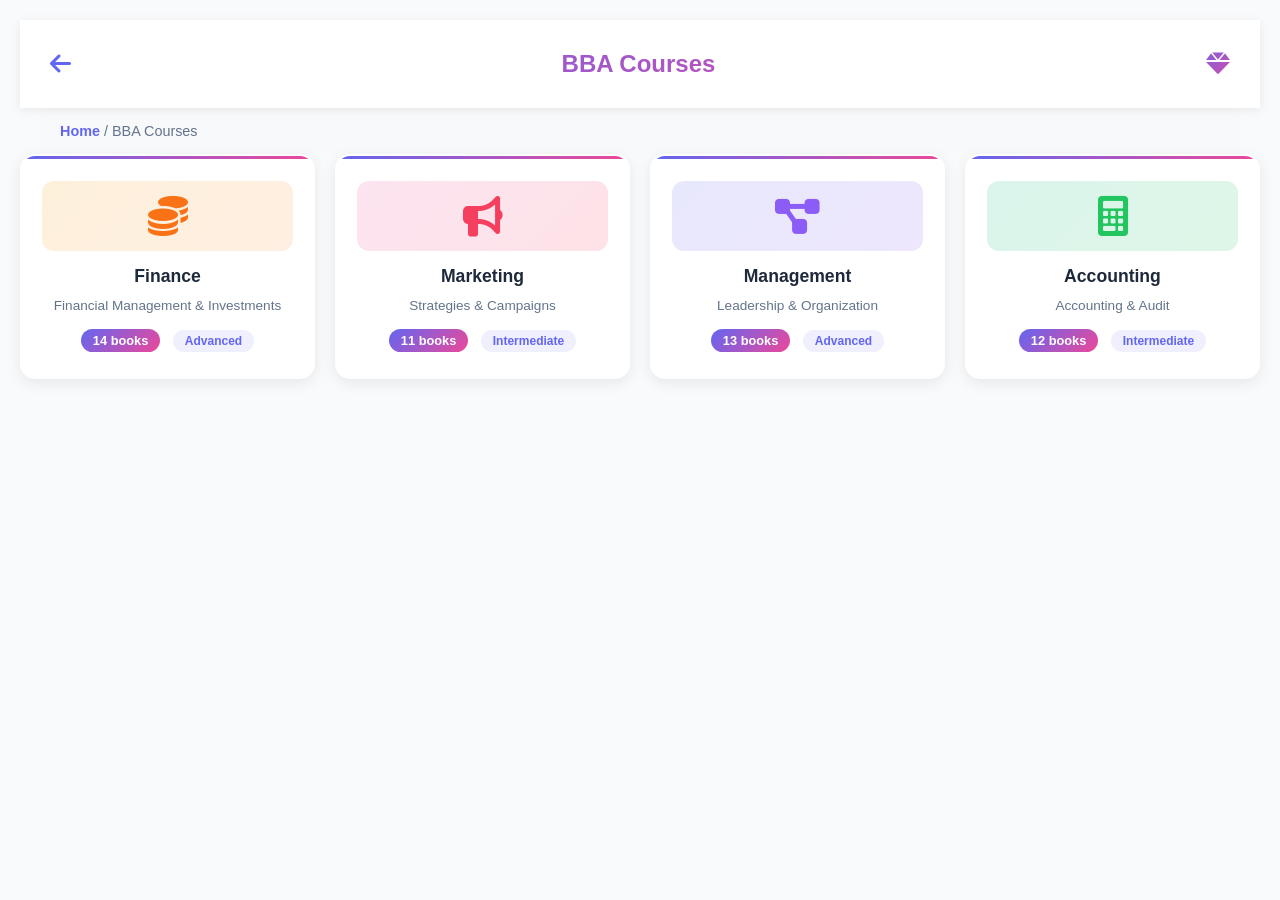
==== bba-courses.html @ 8f1cc3ae "Add files via upload" ====
<!DOCTYPE html>
<html lang="en">
<head>
    <meta charset="UTF-8">
    <meta name="viewport" content="width=device-width, initial-scale=1.0">
    <title>IUGB Library - BBA Courses</title>
    <link rel="stylesheet" href="https://cdnjs.cloudflare.com/ajax/libs/font-awesome/6.0.0/css/all.min.css">
    <link rel="stylesheet" href="style.css">
</head>
<body class="courses-page">
    <div id="loadingOverlay" class="loading-overlay" style="display: none;">
        <div class="loading-content">
            <div class="loading-spinner">
                <div class="spinner-circle"></div>
                <div class="spinner-circle"></div>
                <div class="spinner-circle"></div>
            </div>
            <p>Loading...</p>
        </div>
    </div>

    <!-- Header -->
    <header class="app-header">
        <div class="header-top">
            <button class="btn-back" onclick="goBack()">
                <i class="fas fa-arrow-left"></i>
            </button>
            <h1>BBA Courses</h1>
            <a href="premium.html" class="btn-premium-header">
                <i class="fas fa-gem"></i>
            </a>
        </div>
    </header>

    <!-- Breadcrumb -->
    <div class="breadcrumb">
        <a href="home.html">Home</a> / <span>BBA Courses</span>
    </div>

    <!-- Courses Grid -->
    <section class="courses-container">
        <div class="course-card" onclick="goToCourseDetail('finance', 'Finance')">
            <div class="course-icon finance">
                <i class="fas fa-coins"></i>
            </div>
            <h3>Finance</h3>
            <p>Financial Management & Investments</p>
            <span class="course-books">14 books</span>
            <span class="course-level">Advanced</span>
        </div>

        <div class="course-card" onclick="goToCourseDetail('marketing', 'Marketing')">
            <div class="course-icon marketing">
                <i class="fas fa-bullhorn"></i>
            </div>
            <h3>Marketing</h3>
            <p>Strategies & Campaigns</p>
            <span class="course-books">11 books</span>
            <span class="course-level">Intermediate</span>
        </div>

        <div class="course-card" onclick="goToCourseDetail('management', 'Management')">
            <div class="course-icon management">
                <i class="fas fa-project-diagram"></i>
            </div>
            <h3>Management</h3>
            <p>Leadership & Organization</p>
            <span class="course-books">13 books</span>
            <span class="course-level">Advanced</span>
        </div>

        <div class="course-card" onclick="goToCourseDetail('accounting', 'Accounting')">
            <div class="course-icon accounting">
                <i class="fas fa-calculator"></i>
            </div>
            <h3>Accounting</h3>
            <p>Accounting & Audit</p>
            <span class="course-books">12 books</span>
            <span class="course-level">Intermediate</span>
        </div>
    </section>

    <script src="app.js"></script>
</body>
</html>
---- style.css ----
/* ============================================
   IUGB LIBRARY - MODERN IMMERSIVE APPLICATION
   ============================================ */

:root {
    --primary-color: #6366f1;
    --secondary-color: #ec4899;
    --accent-color: #f59e0b;
    --success-color: #10b981;
    --danger-color: #ef4444;
    --bg-light: #f8fafc;
    --bg-dark: #0f172a;
    --text-dark: #1e293b;
    --text-light: #64748b;
    --border-color: #e2e8f0;
    --shadow: 0 10px 25px rgba(0, 0, 0, 0.1);
    --shadow-lg: 0 20px 40px rgba(0, 0, 0, 0.15);
}

* {
    margin: 0;
    padding: 0;
    box-sizing: border-box;
}

html {
    scroll-behavior: smooth;
}

html, body {
    font-family: 'Segoe UI', Tahoma, Geneva, Verdana, sans-serif;
    background-color: var(--bg-light);
    color: var(--text-dark);
    overflow-x: hidden;
    -webkit-font-smoothing: antialiased;
}

body {
    padding-bottom: 20px;
}

/* ============================================
   ANIMATED BACKGROUND
   ============================================ */

.background-animation {
    position: fixed;
    top: 0;
    left: 0;
    width: 100%;
    height: 100%;
    background: linear-gradient(135deg, #667eea 0%, #764ba2 100%);
    z-index: -1;
    overflow: hidden;
}

.blob {
    position: absolute;
    border-radius: 50%;
    filter: blur(60px);
    opacity: 0.4;
    animation: float 15s infinite ease-in-out;
}

.blob-1 {
    width: 300px;
    height: 300px;
    background: rgba(255, 255, 255, 0.3);
    top: -50px;
    left: -50px;
    animation-delay: 0s;
}

.blob-2 {
    width: 200px;
    height: 200px;
    background: rgba(236, 72, 153, 0.3);
    bottom: 100px;
    right: 50px;
    animation-delay: 2s;
}

.blob-3 {
    width: 250px;
    height: 250px;
    background: rgba(99, 102, 241, 0.2);
    bottom: -50px;
    left: 50%;
    animation-delay: 4s;
}

@keyframes float {
    0%, 100% { transform: translate(0, 0) scale(1); }
    50% { transform: translate(30px, -30px) scale(1.1); }
}

/* ============================================
   TYPOGRAPHY
   ============================================ */

h1, h2, h3, h4, h5, h6 {
    font-weight: 700;
    line-height: 1.2;
}

h1 { font-size: 2rem; }
h2 { font-size: 1.75rem; }
h3 { font-size: 1.25rem; }
h4 { font-size: 1.1rem; }
p { line-height: 1.6; color: var(--text-light); }

a {
    text-decoration: none;
    color: var(--primary-color);
    transition: all 0.3s ease;
}

a:hover {
    color: var(--secondary-color);
}

.section-subtitle {
    color: var(--text-light);
    font-size: 0.95rem;
    margin-bottom: 20px;
}

/* ============================================
   LOADING OVERLAY
   ============================================ */

.loading-overlay {
    position: fixed;
    top: 0;
    left: 0;
    width: 100%;
    height: 100%;
    background: rgba(0, 0, 0, 0.9);
    display: flex;
    align-items: center;
    justify-content: center;
    z-index: 9999;
    backdrop-filter: blur(4px);
}

.loading-content {
    text-align: center;
    color: white;
}

.loading-spinner {
    display: flex;
    justify-content: center;
    gap: 10px;
    margin-bottom: 20px;
}

.spinner-circle {
    width: 12px;
    height: 12px;
    background-color: white;
    border-radius: 50%;
    animation: bounce 1.4s infinite ease-in-out both;
    box-shadow: 0 0 20px rgba(99, 102, 241, 0.6);
}

.spinner-circle:nth-child(1) { animation-delay: -0.32s; }
.spinner-circle:nth-child(2) { animation-delay: -0.16s; }

@keyframes bounce {
    0%, 80%, 100% { transform: scale(0); opacity: 0.5; }
    40% { transform: scale(1); opacity: 1; }
}

/* ============================================
   BUTTONS
   ============================================ */

.btn-primary {
    background: linear-gradient(135deg, var(--primary-color), var(--secondary-color));
    color: white;
    padding: 12px 24px;
    border: none;
    border-radius: 25px;
    font-size: 1rem;
    font-weight: 600;
    cursor: pointer;
    transition: all 0.3s ease;
    box-shadow: 0 4px 15px rgba(99, 102, 241, 0.3);
    width: 100%;
    position: relative;
    overflow: hidden;
}

.btn-primary::before {
    content: '';
    position: absolute;
    top: 50%;
    left: 50%;
    width: 0;
    height: 0;
    border-radius: 50%;
    background: rgba(255, 255, 255, 0.3);
    transform: translate(-50%, -50%);
    transition: width 0.6s, height 0.6s;
}

.btn-primary:active::before {
    width: 300px;
    height: 300px;
}

.btn-primary:hover {
    transform: translateY(-3px);
    box-shadow: 0 8px 25px rgba(99, 102, 241, 0.5);
}

.btn-primary:active {
    transform: translateY(-1px);
}

.btn-back {
    background: none;
    border: none;
    color: var(--primary-color);
    font-size: 1.5rem;
    cursor: pointer;
    padding: 10px;
    transition: all 0.3s ease;
    border-radius: 50%;
}

.btn-back:hover {
    color: var(--secondary-color);
    background: rgba(99, 102, 241, 0.1);
}

.btn-premium-header {
    background: linear-gradient(135deg, var(--primary-color), var(--secondary-color));
    -webkit-background-clip: text;
    -webkit-text-fill-color: transparent;
    font-size: 1.5rem;
    padding: 10px;
    transition: all 0.3s ease;
}

.btn-premium-header:hover {
    transform: scale(1.2) rotate(10deg);
    filter: drop-shadow(0 0 10px rgba(99, 102, 241, 0.5));
}

.btn-logout {
    background: none;
    border: none;
    color: var(--danger-color);
    font-size: 1.2rem;
    cursor: pointer;
    padding: 10px;
    transition: all 0.3s ease;
    border-radius: 50%;
}

.btn-logout:hover {
    transform: scale(1.1);
    background: rgba(239, 68, 68, 0.1);
}

.btn-subscribe {
    background: linear-gradient(135deg, var(--primary-color), var(--secondary-color));
    color: white;
    padding: 15px 30px;
    border: none;
    border-radius: 25px;
    font-size: 1.1rem;
    font-weight: 600;
    cursor: pointer;
    transition: all 0.3s ease;
    box-shadow: 0 6px 20px rgba(99, 102, 241, 0.4);
    width: 100%;
    margin-top: 20px;
    position: relative;
    overflow: hidden;
}

.btn-subscribe:hover {
    transform: translateY(-4px);
    box-shadow: 0 10px 30px rgba(99, 102, 241, 0.6);
}

/* ============================================
   HEADER
   ============================================ */

.app-header {
    background: rgba(255, 255, 255, 0.95);
    backdrop-filter: blur(10px);
    padding: 20px;
    box-shadow: 0 4px 20px rgba(0, 0, 0, 0.08);
    position: sticky;
    top: 0;
    z-index: 100;
    animation: slideDown 0.4s cubic-bezier(0.68, -0.55, 0.265, 1.55);
}

@keyframes slideDown {
    from {
        transform: translateY(-100%);
        opacity: 0;
    }
    to {
        transform: translateY(0);
        opacity: 1;
    }
}

.header-top {
    display: flex;
    align-items: center;
    justify-content: space-between;
    gap: 15px;
}

.header-top h1 {
    flex: 1;
    text-align: center;
    font-size: 1.5rem;
    background: linear-gradient(135deg, var(--primary-color), var(--secondary-color));
    -webkit-background-clip: text;
    -webkit-text-fill-color: transparent;
}

.logo-section {
    display: flex;
    align-items: center;
    gap: 10px;
    flex: 1;
}

.logo-section i {
    font-size: 2rem;
    color: var(--primary-color);
    animation: bounce-rotate 2s infinite ease-in-out;
}

@keyframes bounce-rotate {
    0%, 100% { transform: rotate(0) translateY(0); }
    50% { transform: rotate(10deg) translateY(-5px); }
}

.logo-section h1 {
    background: linear-gradient(135deg, var(--primary-color), var(--secondary-color));
    -webkit-background-clip: text;
    -webkit-text-fill-color: transparent;
    text-align: left;
    margin: 0;
}

.header-actions {
    display: flex;
    gap: 15px;
    align-items: center;
}

.user-welcome {
    margin-top: 15px;
    padding-top: 15px;
    border-top: 2px solid var(--border-color);
    color: var(--text-light);
    animation: fadeIn 0.6s ease 0.2s both;
}

.placeholder {
    width: 40px;
}

/* ============================================
   AUTH PAGE
   ============================================ */

.auth-page {
    min-height: 100vh;
    display: flex;
    align-items: center;
    justify-content: center;
    padding: 20px;
}

.auth-container {
    background: rgba(255, 255, 255, 0.98);
    backdrop-filter: blur(20px);
    border-radius: 30px;
    padding: 40px 30px;
    max-width: 400px;
    width: 100%;
    box-shadow: 0 8px 60px rgba(0, 0, 0, 0.2);
    animation: slideUp 0.6s cubic-bezier(0.68, -0.55, 0.265, 1.55);
    border: 1px solid rgba(255, 255, 255, 0.2);
}

@keyframes slideUp {
    from {
        transform: translateY(50px);
        opacity: 0;
    }
    to {
        transform: translateY(0);
        opacity: 1;
    }
}

.auth-logo {
    text-align: center;
    margin-bottom: 40px;
    animation: fadeIn 0.8s ease 0.1s both;
}

.logo-animation {
    font-size: 3rem;
    background: linear-gradient(135deg, var(--primary-color), var(--secondary-color));
    -webkit-background-clip: text;
    -webkit-text-fill-color: transparent;
    margin-bottom: 15px;
    display: inline-block;
    animation: float-icon 3s ease-in-out infinite;
}

@keyframes float-icon {
    0%, 100% { transform: translateY(0); }
    50% { transform: translateY(-20px); }
}

.auth-logo h1 {
    margin: 10px 0 5px;
    background: linear-gradient(135deg, var(--primary-color), var(--secondary-color));
    -webkit-background-clip: text;
    -webkit-text-fill-color: transparent;
}

.auth-logo p {
    color: var(--text-light);
    font-size: 0.9rem;
}

.auth-form {
    display: none;
}

.auth-form.active {
    display: block;
    animation: fadeIn 0.4s ease;
}

@keyframes fadeIn {
    from { opacity: 0; transform: translateY(10px); }
    to { opacity: 1; transform: translateY(0); }
}

.auth-form h2 {
    margin-bottom: 25px;
    text-align: center;
    color: var(--text-dark);
    background: linear-gradient(135deg, var(--primary-color), var(--secondary-color));
    -webkit-background-clip: text;
    -webkit-text-fill-color: transparent;
}

.form-group {
    margin-bottom: 20px;
}

.form-group label {
    display: flex;
    align-items: center;
    gap: 8px;
    margin-bottom: 8px;
    font-weight: 600;
    color: var(--text-dark);
    font-size: 0.95rem;
}

.form-group label i {
    color: var(--primary-color);
    font-size: 1.1rem;
}

.form-group input {
    width: 100%;
    padding: 12px 15px;
    border: 2px solid var(--border-color);
    border-radius: 15px;
    font-size: 1rem;
    transition: all 0.3s ease;
    font-family: inherit;
    background: rgba(248, 250, 252, 0.5);
}

.form-group input:focus {
    outline: none;
    border-color: var(--primary-color);
    box-shadow: 0 0 0 4px rgba(99, 102, 241, 0.15);
    background: rgba(255, 255, 255, 0.8);
    transform: translateY(-2px);
}

.password-input {
    position: relative;
    display: flex;
    align-items: center;
}

.password-input input {
    width: 100%;
}

.toggle-password {
    position: absolute;
    right: 15px;
    background: none;
    border: none;
    color: var(--text-light);
    cursor: pointer;
    font-size: 1.1rem;
    transition: all 0.3s ease;
}

.toggle-password:hover {
    color: var(--primary-color);
}

.error-message {
    display: block;
    color: var(--danger-color);
    font-size: 0.85rem;
    margin-top: 5px;
    min-height: 20px;
    animation: shake 0.3s ease-in-out;
}

@keyframes shake {
    0%, 100% { transform: translateX(0); }
    25% { transform: translateX(-5px); }
    75% { transform: translateX(5px); }
}

.form-switch {
    text-align: center;
    margin-top: 20px;
    color: var(--text-light);
}

.form-switch a {
    color: var(--primary-color);
    font-weight: 600;
    cursor: pointer;
    position: relative;
}

.form-switch a::after {
    content: '';
    position: absolute;
    bottom: -2px;
    left: 0;
    width: 0;
    height: 2px;
    background: linear-gradient(90deg, var(--primary-color), var(--secondary-color));
    transition: width 0.3s ease;
}

.form-switch a:hover::after {
    width: 100%;
}

/* ============================================
   HOME PAGE
   ============================================ */

.home-page {
    background-color: var(--bg-light);
}

.welcome-section {
    background: white;
    margin: 20px;
    border-radius: 20px;
    overflow: hidden;
    box-shadow: 0 8px 25px rgba(0, 0, 0, 0.1);
    animation: fadeIn 0.6s ease 0.1s both;
}

.welcome-content-wrapper {
    position: relative;
    overflow: hidden;
}

.welcome-image {
    width: 100%;
    height: 250px;
    object-fit: cover;
    display: block;
    transition: transform 0.4s ease;
}

.welcome-section:hover .welcome-image {
    transform: scale(1.05);
}

.welcome-content {
    padding: 25px;
}

.welcome-content h2 {
    margin-bottom: 10px;
    color: var(--text-dark);
}

.welcome-content p {
    color: var(--text-light);
    margin-bottom: 15px;
}

.welcome-badges {
    display: flex;
    gap: 10px;
    flex-wrap: wrap;
}

.badge {
    display: inline-flex;
    align-items: center;
    gap: 6px;
    background: linear-gradient(135deg, rgba(99, 102, 241, 0.1), rgba(236, 72, 153, 0.1));
    color: var(--primary-color);
    padding: 8px 16px;
    border-radius: 20px;
    font-size: 0.85rem;
    font-weight: 600;
    border: 1px solid rgba(99, 102, 241, 0.2);
}

.badge i {
    font-size: 0.95rem;
}

.programs-section {
    padding: 30px 20px;
}

.programs-section h2 {
    margin-bottom: 10px;
    text-align: center;
    color: var(--text-dark);
}

.programs-grid {
    display: grid;
    grid-template-columns: 1fr 1fr;
    gap: 20px;
    margin-top: 25px;
}

.program-card {
    background: white;
    padding: 30px 20px;
    border-radius: 20px;
    text-align: center;
    box-shadow: 0 4px 20px rgba(0, 0, 0, 0.08);
    transition: all 0.3s ease;
    cursor: pointer;
    position: relative;
    overflow: hidden;
    border: 2px solid transparent;
}

.program-card::before {
    content: '';
    position: absolute;
    top: 0;
    left: 0;
    width: 100%;
    height: 4px;
    background: linear-gradient(90deg, var(--primary-color), var(--secondary-color));
    transition: height 0.3s ease;
}

.program-card:hover::before {
    height: 100%;
    opacity: 0.05;
}

.program-card:hover {
    transform: translateY(-15px);
    box-shadow: 0 15px 40px rgba(0, 0, 0, 0.15);
    border-color: var(--primary-color);
}

.program-icon {
    font-size: 3rem;
    margin-bottom: 15px;
    background: linear-gradient(135deg, var(--primary-color), var(--secondary-color));
    -webkit-background-clip: text;
    -webkit-text-fill-color: transparent;
    animation: fadeIn 0.6s ease;
}

.program-card h3 {
    margin-bottom: 5px;
    font-size: 1.5rem;
}

.program-card p {
    font-size: 0.9rem;
    margin-bottom: 15px;
}

.arrow {
    font-size: 1.5rem;
    color: var(--primary-color);
    transition: transform 0.3s ease;
    display: inline-block;
}

.program-card:hover .arrow {
    transform: translateX(8px);
}

.quick-stats {
    display: grid;
    grid-template-columns: repeat(auto-fit, minmax(120px, 1fr));
    gap: 15px;
    padding: 0 20px 30px;
}

.stat-card {
    background: white;
    padding: 20px;
    border-radius: 15px;
    text-align: center;
    box-shadow: 0 4px 15px rgba(0, 0, 0, 0.08);
    animation: fadeIn 0.6s ease;
    transition: all 0.3s ease;
    border: 1px solid var(--border-color);
}

.stat-card:hover {
    transform: translateY(-5px);
    box-shadow: 0 8px 25px rgba(0, 0, 0, 0.12);
}

.stat-card i {
    font-size: 2rem;
    background: linear-gradient(135deg, var(--primary-color), var(--secondary-color));
    -webkit-background-clip: text;
    -webkit-text-fill-color: transparent;
    margin-bottom: 10px;
    display: block;
}

.stat-card h3 {
    font-size: 1.5rem;
    margin-bottom: 5px;
}

.stat-card p {
    font-size: 0.8rem;
    color: var(--text-light);
}

/* ============================================
   FEATURED SECTION
   ============================================ */

.featured-section {
    padding: 30px 20px;
    background: white;
    margin: 0 20px;
    border-radius: 20px;
    box-shadow: 0 4px 15px rgba(0, 0, 0, 0.08);
}

.featured-section h2 {
    margin-bottom: 25px;
    text-align: center;
}

.featured-cards {
    display: grid;
    grid-template-columns: repeat(auto-fit, minmax(150px, 1fr));
    gap: 20px;
}

.featured-card {
    background: linear-gradient(135deg, rgba(99, 102, 241, 0.1), rgba(236, 72, 153, 0.1));
    padding: 25px;
    border-radius: 15px;
    text-align: center;
    transition: all 0.3s ease;
    cursor: pointer;
    border: 1px solid rgba(99, 102, 241, 0.2);
}

.featured-card:hover {
    transform: translateY(-10px);
    background: linear-gradient(135deg, rgba(99, 102, 241, 0.15), rgba(236, 72, 153, 0.15));
    border-color: var(--primary-color);
    box-shadow: 0 10px 25px rgba(99, 102, 241, 0.2);
}

.featured-card i {
    font-size: 2.5rem;
    background: linear-gradient(135deg, var(--primary-color), var(--secondary-color));
    -webkit-background-clip: text;
    -webkit-text-fill-color: transparent;
    margin-bottom: 12px;
    display: block;
}

.featured-card h3 {
    margin-bottom: 8px;
    font-size: 1.1rem;
}

.featured-card p {
    font-size: 0.85rem;
}

/* ============================================
   SIGNUP PAGE
   ============================================ */

.signup-page {
    background-color: var(--bg-light);
    min-height: 100vh;
}

.signup-section {
    padding: 40px 20px;
    max-width: 600px;
    margin: 0 auto;
}

.signup-container {
    background: white;
    border-radius: 20px;
    padding: 40px;
    box-shadow: 0 8px 25px rgba(0, 0, 0, 0.1);
    animation: fadeIn 0.6s ease;
}

.signup-form-wrapper h2 {
    text-align: center;
    margin-bottom: 10px;
    color: var(--text-dark);
}

.signup-form-wrapper p {
    text-align: center;
    color: var(--text-light);
    margin-bottom: 30px;
    font-size: 0.9rem;
}

.signup-form-wrapper .auth-form {
    display: block;
    max-width: none;
}

.signup-form-wrapper .form-group {
    margin-bottom: 20px;
}

.signup-form-wrapper .form-group label {
    display: block;
    margin-bottom: 8px;
    font-weight: 600;
    color: var(--text-dark);
}

.signup-form-wrapper .form-group input {
    width: 100%;
    padding: 12px 15px;
    border: 2px solid var(--border-color);
    border-radius: 10px;
    font-size: 1rem;
    transition: all 0.3s ease;
}

.signup-form-wrapper .form-group input:focus {
    border-color: var(--primary-color);
    box-shadow: 0 0 0 3px rgba(99, 102, 241, 0.1);
    outline: none;
}

.signup-form-wrapper .password-input {
    position: relative;
}

.signup-form-wrapper .toggle-password {
    position: absolute;
    right: 10px;
    top: 50%;
    transform: translateY(-50%);
    background: none;
    border: none;
    color: var(--text-light);
    cursor: pointer;
    padding: 5px;
    transition: color 0.3s ease;
}

.signup-form-wrapper .toggle-password:hover {
    color: var(--primary-color);
}

.signup-form-wrapper .btn-primary {
    width: 100%;
    padding: 12px;
    background: linear-gradient(135deg, var(--primary-color), var(--secondary-color));
    color: white;
    border: none;
    border-radius: 10px;
    font-size: 1rem;
    font-weight: 600;
    cursor: pointer;
    transition: all 0.3s ease;
    margin-top: 10px;
}

.signup-form-wrapper .btn-primary:hover {
    transform: translateY(-2px);
    box-shadow: 0 8px 20px rgba(99, 102, 241, 0.3);
}

.signup-form-wrapper .form-switch {
    text-align: center;
    margin-top: 20px;
    font-size: 0.9rem;
}

.signup-form-wrapper .form-switch a {
    color: var(--primary-color);
    font-weight: 600;
    text-decoration: none;
}

.signup-form-wrapper .form-switch a:hover {
    text-decoration: underline;
}

.signup-form-wrapper .error-message {
    color: var(--danger-color);
    font-size: 0.8rem;
    margin-top: 5px;
    display: block;
}

/* ============================================
   BREADCRUMB
   ============================================ */

.breadcrumb {
    padding: 15px 20px;
    color: var(--text-light);
    font-size: 0.9rem;
    background: rgba(248, 250, 252, 0.5);
    margin: 0 20px;
    border-radius: 10px;
    animation: fadeIn 0.5s ease;
}

.breadcrumb a {
    color: var(--primary-color);
    font-weight: 600;
}

/* ============================================
   COURSES PAGE
   ============================================ */

.courses-page {
    padding: 20px;
    background-color: var(--bg-light);
}

.courses-container {
    display: grid;
    grid-template-columns: repeat(auto-fit, minmax(150px, 1fr));
    gap: 20px;
    animation: fadeIn 0.5s ease;
}

.course-card {
    background: white;
    padding: 25px 20px;
    border-radius: 18px;
    text-align: center;
    box-shadow: 0 4px 20px rgba(0, 0, 0, 0.08);
    cursor: pointer;
    transition: all 0.3s ease;
    position: relative;
    overflow: hidden;
    border: 2px solid transparent;
}

.course-card::before {
    content: '';
    position: absolute;
    top: 0;
    left: 0;
    width: 100%;
    height: 3px;
    background: linear-gradient(90deg, var(--primary-color), var(--secondary-color));
}

.course-card:hover {
    transform: translateY(-20px) rotateZ(2deg);
    box-shadow: 0 15px 40px rgba(0, 0, 0, 0.15);
    border-color: var(--primary-color);
}

.course-icon {
    font-size: 2.5rem;
    margin-bottom: 15px;
    height: 70px;
    display: flex;
    align-items: center;
    justify-content: center;
    border-radius: 15px;
    background: linear-gradient(135deg, rgba(99, 102, 241, 0.1), rgba(236, 72, 153, 0.1));
    transition: transform 0.3s ease;
}

.course-card:hover .course-icon {
    transform: scale(1.1) rotateZ(-10deg);
}

.course-icon.mathematics {
    background: linear-gradient(135deg, rgba(99, 102, 241, 0.15), rgba(59, 130, 246, 0.15));
    color: #3b82f6;
}

.course-icon.met {
    background: linear-gradient(135deg, rgba(236, 72, 153, 0.15), rgba(168, 85, 247, 0.15));
    color: #a855f7;
}

.course-icon.cs {
    background: linear-gradient(135deg, rgba(34, 197, 94, 0.15), rgba(16, 185, 129, 0.15));
    color: #10b981;
}

.course-icon.statistics {
    background: linear-gradient(135deg, rgba(245, 158, 11, 0.15), rgba(239, 68, 68, 0.15));
    color: #ef4444;
}

.course-icon.finance {
    background: linear-gradient(135deg, rgba(245, 158, 11, 0.15), rgba(251, 146, 60, 0.15));
    color: #f97316;
}

.course-icon.marketing {
    background: linear-gradient(135deg, rgba(236, 72, 153, 0.15), rgba(244, 63, 94, 0.15));
    color: #f43f5e;
}

.course-icon.management {
    background: linear-gradient(135deg, rgba(99, 102, 241, 0.15), rgba(139, 92, 246, 0.15));
    color: #8b5cf6;
}

.course-icon.accounting {
    background: linear-gradient(135deg, rgba(16, 185, 129, 0.15), rgba(34, 197, 94, 0.15));
    color: #22c55e;
}

.course-card h3 {
    margin-bottom: 8px;
    font-size: 1.1rem;
}

.course-card p {
    font-size: 0.85rem;
    margin-bottom: 12px;
    color: var(--text-light);
}

.course-books {
    display: inline-block;
    background: linear-gradient(135deg, var(--primary-color), var(--secondary-color));
    color: white;
    padding: 4px 12px;
    border-radius: 20px;
    font-size: 0.8rem;
    font-weight: 600;
    margin-right: 8px;
}

.course-level {
    display: inline-block;
    background: rgba(99, 102, 241, 0.1);
    color: var(--primary-color);
    padding: 4px 12px;
    border-radius: 20px;
    font-size: 0.75rem;
    font-weight: 600;
}

/* ============================================
   COURSE DETAIL PAGE
   ============================================ */

.course-detail-page {
    background-color: var(--bg-light);
}

.course-info {
    background: linear-gradient(135deg, rgba(99, 102, 241, 0.05), rgba(236, 72, 153, 0.05));
    padding: 30px 20px;
    text-align: center;
    box-shadow: 0 2px 10px rgba(0, 0, 0, 0.05);
    border-bottom: 2px solid var(--border-color);
}

.course-header-info {
    animation: fadeIn 0.5s ease;
}

.course-icon-large {
    font-size: 3.5rem;
    background: linear-gradient(135deg, var(--primary-color), var(--secondary-color));
    -webkit-background-clip: text;
    -webkit-text-fill-color: transparent;
    margin-bottom: 20px;
    display: block;
    animation: float-icon 3s ease-in-out infinite;
}

.course-description {
    color: var(--text-light);
    margin-top: 15px;
    max-width: 600px;
    margin-left: auto;
    margin-right: auto;
}

.course-stats {
    display: flex;
    justify-content: center;
    gap: 30px;
    margin-top: 20px;
    padding-top: 20px;
    border-top: 1px solid var(--border-color);
    flex-wrap: wrap;
}

.course-stats span {
    display: flex;
    align-items: center;
    gap: 8px;
    color: var(--text-light);
}

.course-stats i {
    color: var(--primary-color);
}

.books-container {
    padding: 30px 20px;
}

.books-container h3 {
    margin-bottom: 20px;
    color: var(--text-dark);
}

.books-filter {
    display: flex;
    gap: 10px;
    margin-bottom: 25px;
    flex-wrap: wrap;
}

.filter-btn {
    background: white;
    border: 2px solid var(--border-color);
    color: var(--text-dark);
    padding: 8px 16px;
    border-radius: 20px;
    font-size: 0.9rem;
    font-weight: 600;
    cursor: pointer;
    transition: all 0.3s ease;
}

.filter-btn:hover,
.filter-btn.active {
    background: linear-gradient(135deg, var(--primary-color), var(--secondary-color));
    color: white;
    border-color: transparent;
}

.books-grid {
    display: grid;
    grid-template-columns: repeat(auto-fill, minmax(160px, 1fr));
    gap: 20px;
}

.book-item {
    background: white;
    border-radius: 15px;
    overflow: hidden;
    box-shadow: 0 4px 15px rgba(0, 0, 0, 0.08);
    transition: all 0.3s ease;
    cursor: pointer;
    border: 1px solid var(--border-color);
}

.book-item:hover {
    transform: translateY(-15px) rotateZ(-2deg);
    box-shadow: 0 15px 35px rgba(0, 0, 0, 0.15);
    border-color: var(--primary-color);
}

.book-cover {
    width: 100%;
    height: 180px;
    background: linear-gradient(135deg, var(--primary-color), var(--secondary-color));
    display: flex;
    align-items: center;
    justify-content: center;
    color: white;
    font-size: 2rem;
    position: relative;
    overflow: hidden;
}

.book-cover::after {
    content: '';
    position: absolute;
    top: 0;
    left: 0;
    right: 0;
    bottom: 0;
    background: linear-gradient(45deg, transparent 30%, rgba(255, 255, 255, 0.1) 50%, transparent 70%);
    transform: translateX(-100%);
    transition: transform 0.6s ease;
}

.book-item:hover .book-cover::after {
    transform: translateX(100%);
}

.book-info {
    padding: 15px;
}

.book-title {
    font-weight: 600;
    font-size: 0.95rem;
    margin-bottom: 8px;
    color: var(--text-dark);
    line-height: 1.3;
}

.book-description {
    font-size: 0.8rem;
    color: var(--text-light);
    margin-bottom: 12px;
}

.book-action {
    display: flex;
    gap: 10px;
}

.book-action button {
    flex: 1;
    padding: 8px;
    border: none;
    border-radius: 10px;
    font-size: 0.85rem;
    cursor: pointer;
    transition: all 0.3s ease;
    font-weight: 600;
}

.btn-read {
    background: linear-gradient(135deg, var(--primary-color), var(--secondary-color));
    color: white;
}

.btn-read:hover {
    transform: scale(1.05);
    box-shadow: 0 4px 12px rgba(99, 102, 241, 0.3);
}

.btn-download {
    background: var(--border-color);
    color: var(--text-dark);
}

.btn-download:hover {
    background: var(--primary-color);
    color: white;
}

.btn-download:disabled,
.btn-read:disabled {
    opacity: 0.5;
    cursor: not-allowed;
}

.no-premium-notice {
    background: linear-gradient(135deg, rgba(239, 68, 68, 0.05), rgba(236, 72, 153, 0.05));
    padding: 40px 20px;
    text-align: center;
    margin: 20px;
    border-radius: 20px;
    box-shadow: 0 4px 15px rgba(0, 0, 0, 0.08);
    border: 2px dashed var(--danger-color);
    animation: fadeIn 0.5s ease;
}

.no-premium-notice i {
    font-size: 3rem;
    color: var(--danger-color);
    margin-bottom: 15px;
    display: block;
}

.no-premium-notice h3 {
    margin-bottom: 10px;
}

.no-premium-notice p {
    margin-bottom: 25px;
}

/* ============================================
   PREMIUM PAGE
   ============================================ */

.premium-page {
    background-color: var(--bg-light);
}

.premium-banner {
    background: linear-gradient(135deg, var(--primary-color), var(--secondary-color));
    color: white;
    padding: 50px 20px;
    text-align: center;
    position: relative;
    overflow: hidden;
}

.premium-banner::before {
    content: '';
    position: absolute;
    top: -50%;
    right: -10%;
    width: 300px;
    height: 300px;
    background: rgba(255, 255, 255, 0.1);
    border-radius: 50%;
    animation: float 6s ease-in-out infinite;
}

.banner-animation {
    position: relative;
    z-index: 1;
}

.banner-icon {
    font-size: 4rem;
    margin-bottom: 20px;
    animation: bounce-large 2s ease-in-out infinite;
}

@keyframes bounce-large {
    0%, 100% { transform: translateY(0) scale(1); }
    50% { transform: translateY(-20px) scale(1.1); }
}

.premium-banner h2 {
    font-size: 2rem;
    margin-bottom: 10px;
    animation: fadeIn 0.8s ease 0.2s both;
}

.premium-banner p {
    color: rgba(255, 255, 255, 0.9);
    animation: fadeIn 0.8s ease 0.3s both;
}

.premium-features {
    padding: 30px 20px;
    background: white;
    margin: 20px;
    border-radius: 20px;
    box-shadow: 0 4px 15px rgba(0, 0, 0, 0.08);
}

.premium-features h3 {
    margin-bottom: 25px;
    text-align: center;
    animation: fadeIn 0.6s ease;
}

.features-list {
    display: grid;
    grid-template-columns: repeat(auto-fit, minmax(150px, 1fr));
    gap: 20px;
}

.feature-item {
    text-align: center;
    padding: 20px;
    border-radius: 15px;
    background: linear-gradient(135deg, rgba(99, 102, 241, 0.05), rgba(236, 72, 153, 0.05));
    transition: all 0.3s ease;
    border: 1px solid rgba(99, 102, 241, 0.1);
    animation: fadeIn 0.6s ease;
}

.feature-item:hover {
    background: linear-gradient(135deg, rgba(99, 102, 241, 0.15), rgba(236, 72, 153, 0.15));
    transform: translateY(-10px);
    border-color: var(--primary-color);
    box-shadow: 0 10px 25px rgba(99, 102, 241, 0.15);
}

.feature-item i {
    font-size: 2rem;
    background: linear-gradient(135deg, var(--primary-color), var(--secondary-color));
    -webkit-background-clip: text;
    -webkit-text-fill-color: transparent;
    margin-bottom: 10px;
    display: block;
    transition: transform 0.3s ease;
}

.feature-item:hover i {
    transform: scale(1.2) rotateZ(10deg);
}

.feature-item h4 {
    margin-bottom: 8px;
    font-size: 1rem;
}

.feature-item p {
    font-size: 0.9rem;
}

.premium-pricing {
    padding: 30px 20px;
    display: grid;
    grid-template-columns: repeat(auto-fit, minmax(280px, 1fr));
    gap: 30px;
}

.pricing-card {
    background: white;
    border: 2px solid var(--border-color);
    border-radius: 20px;
    padding: 40px 30px;
    text-align: center;
    box-shadow: 0 4px 20px rgba(0, 0, 0, 0.08);
    transition: all 0.3s ease;
    position: relative;
    animation: fadeIn 0.6s ease;
}

.pricing-card.annual-card {
    border-color: var(--primary-color);
    background: linear-gradient(135deg, rgba(99, 102, 241, 0.02), rgba(236, 72, 153, 0.02));
}

.pricing-card:hover {
    border-color: var(--primary-color);
    box-shadow: 0 10px 40px rgba(99, 102, 241, 0.2);
    transform: translateY(-10px);
}

.popular-badge,
.saving-badge {
    position: absolute;
    top: -12px;
    left: 50%;
    transform: translateX(-50%);
    background: linear-gradient(135deg, var(--primary-color), var(--secondary-color));
    color: white;
    padding: 6px 16px;
    border-radius: 20px;
    font-size: 0.8rem;
    font-weight: 700;
}

.saving-badge {
    background: linear-gradient(135deg, var(--accent-color), var(--success-color));
}

.price-badge {
    display: flex;
    align-items: baseline;
    justify-content: center;
    gap: 5px;
    margin-bottom: 20px;
}

.currency {
    font-size: 0.9rem;
    color: var(--text-light);
}

.amount {
    font-size: 3.5rem;
    font-weight: 700;
    background: linear-gradient(135deg, var(--primary-color), var(--secondary-color));
    -webkit-background-clip: text;
    -webkit-text-fill-color: transparent;
}

.period {
    color: var(--text-light);
    font-size: 1rem;
}

.pricing-card h3 {
    margin-bottom: 25px;
}

.price-features {
    list-style: none;
    margin-bottom: 30px;
    text-align: left;
}

.price-features li {
    padding: 12px 0;
    border-bottom: 1px solid var(--border-color);
    display: flex;
    align-items: center;
    gap: 10px;
    color: var(--text-dark);
    transition: all 0.3s ease;
}

.price-features li:hover {
    color: var(--primary-color);
    transform: translateX(5px);
}

.price-features i {
    color: var(--success-color);
    font-size: 1.2rem;
    flex-shrink: 0;
}

.premium-testimonials {
    padding: 30px 20px;
}

.premium-testimonials h3 {
    margin-bottom: 25px;
    text-align: center;
    animation: fadeIn 0.6s ease;
}

.testimonials-grid {
    display: grid;
    grid-template-columns: repeat(auto-fit, minmax(280px, 1fr));
    gap: 20px;
}

.testimonial {
    background: white;
    padding: 25px;
    border-radius: 15px;
    box-shadow: 0 4px 15px rgba(0, 0, 0, 0.08);
    border-left: 4px solid var(--primary-color);
    transition: all 0.3s ease;
    animation: fadeIn 0.6s ease;
}

.testimonial:hover {
    transform: translateY(-8px);
    box-shadow: 0 10px 30px rgba(0, 0, 0, 0.12);
}

.testimonial-stars {
    color: #fbbf24;
    font-size: 0.9rem;
    margin-bottom: 12px;
}

.testimonial p {
    font-style: italic;
    margin-bottom: 15px;
    color: var(--text-dark);
}

.testimonial span {
    font-weight: 600;
    color: var(--primary-color);
    font-size: 0.9rem;
}

.premium-note {
    background: linear-gradient(135deg, rgba(99, 102, 241, 0.1), rgba(236, 72, 153, 0.1));
    padding: 20px;
    margin: 0 20px;
    border-radius: 15px;
    text-align: center;
    border: 2px solid var(--primary-color);
    animation: fadeIn 0.6s ease;
}

.premium-note p {
    color: var(--text-dark);
    font-weight: 500;
}

.premium-note i {
    color: var(--primary-color);
    margin-right: 10px;
}

.deerflow-signature {
    display: flex;
    align-items: center;
    justify-content: center;
    gap: 8px;
    margin: 40px auto 20px;
    width: fit-content;
    color: var(--text-light);
    font-weight: 600;
    transition: all 0.3s ease;
    padding: 12px 20px;
    border-radius: 20px;
}

.deerflow-signature:hover {
    color: var(--primary-color);
    transform: scale(1.1);
    background: rgba(99, 102, 241, 0.1);
}

.deerflow-icon {
    font-size: 1.2rem;
}

.deerflow-text {
    font-size: 0.9rem;
}

/* ============================================
   RESPONSIVE DESIGN
   ============================================ */

@media (max-width: 768px) {
    .programs-grid {
        grid-template-columns: 1fr;
    }

    .course-stats {
        flex-direction: column;
        gap: 15px;
    }

    h1 { font-size: 1.5rem; }
    h2 { font-size: 1.3rem; }
    h3 { font-size: 1.1rem; }

    .courses-container {
        grid-template-columns: repeat(2, 1fr);
    }

    .books-grid {
        grid-template-columns: repeat(2, 1fr);
    }

    .features-list {
        grid-template-columns: 1fr 1fr;
    }

    .quick-stats {
        grid-template-columns: 1fr;
    }

    .premium-pricing {
        grid-template-columns: 1fr;
    }

    .testimonials-grid {
        grid-template-columns: 1fr;
    }
}

@media (max-width: 480px) {
    .auth-container {
        border-radius: 20px;
        padding: 25px 20px;
    }

    .courses-container {
        grid-template-columns: 1fr;
    }

    .books-grid {
        grid-template-columns: 1fr;
    }

    .features-list {
        grid-template-columns: 1fr;
    }

    .header-top h1 {
        font-size: 1.2rem;
    }

    .program-card {
        padding: 20px 15px;
    }

    .premium-banner {
        padding: 30px 15px;
    }

    .premium-banner h2 {
        font-size: 1.5rem;
    }

    .amount {
        font-size: 2.5rem;
    }

    .logo-animation {
        font-size: 2.5rem;
    }

    .welcome-badges {
        flex-direction: column;
    }

    .badge {
        width: 100%;
    }
}

/* ============================================
   RESET & GLOBAL STYLES
   ============================================ */

* {
    margin: 0;
    padding: 0;
    box-sizing: border-box;
}

html, body {
    font-family: 'Segoe UI', Tahoma, Geneva, Verdana, sans-serif;
    background-color: var(--bg-light);
    color: var(--text-dark);
    overflow-x: hidden;
    -webkit-font-smoothing: antialiased;
}

body {
    padding-bottom: 20px;
}

/* ============================================
   TYPOGRAPHY
   ============================================ */

h1, h2, h3, h4, h5, h6 {
    font-weight: 700;
    line-height: 1.2;
}

h1 { font-size: 2rem; }
h2 { font-size: 1.75rem; }
h3 { font-size: 1.25rem; }
h4 { font-size: 1.1rem; }
p { line-height: 1.6; color: var(--text-light); }

a {
    text-decoration: none;
    color: var(--primary-color);
    transition: all 0.3s ease;
}

a:hover {
    color: var(--secondary-color);
}

/* ============================================
   LOADING OVERLAY
   ============================================ */

.loading-overlay {
    position: fixed;
    top: 0;
    left: 0;
    width: 100%;
    height: 100%;
    background: rgba(0, 0, 0, 0.8);
    display: flex;
    align-items: center;
    justify-content: center;
    z-index: 9999;
}

.loading-content {
    text-align: center;
    color: white;
}

.loading-spinner {
    display: flex;
    justify-content: center;
    gap: 10px;
    margin-bottom: 20px;
}

.spinner-circle {
    width: 12px;
    height: 12px;
    background-color: white;
    border-radius: 50%;
    animation: bounce 1.4s infinite ease-in-out both;
}

.spinner-circle:nth-child(1) { animation-delay: -0.32s; }
.spinner-circle:nth-child(2) { animation-delay: -0.16s; }

@keyframes bounce {
    0%, 80%, 100% { transform: scale(0); opacity: 0.5; }
    40% { transform: scale(1); opacity: 1; }
}

/* ============================================
   BUTTONS
   ============================================ */

.btn-primary {
    background: linear-gradient(135deg, var(--primary-color), var(--secondary-color));
    color: white;
    padding: 12px 24px;
    border: none;
    border-radius: 25px;
    font-size: 1rem;
    font-weight: 600;
    cursor: pointer;
    transition: all 0.3s ease;
    box-shadow: 0 4px 15px rgba(99, 102, 241, 0.3);
    width: 100%;
}

.btn-primary:hover {
    transform: translateY(-2px);
    box-shadow: 0 6px 20px rgba(99, 102, 241, 0.4);
}

.btn-primary:active {
    transform: translateY(0);
}

.btn-back {
    background: none;
    border: none;
    color: var(--primary-color);
    font-size: 1.5rem;
    cursor: pointer;
    padding: 10px;
    transition: all 0.3s ease;
}

.btn-back:hover {
    color: var(--secondary-color);
}

.btn-premium-header {
    background: linear-gradient(135deg, var(--primary-color), var(--secondary-color));
    -webkit-background-clip: text;
    -webkit-text-fill-color: transparent;
    font-size: 1.5rem;
    padding: 10px;
}

.btn-logout {
    background: none;
    border: none;
    color: var(--danger-color);
    font-size: 1.2rem;
    cursor: pointer;
    padding: 10px;
    transition: all 0.3s ease;
}

.btn-logout:hover {
    transform: scale(1.1);
}

.btn-subscribe {
    background: linear-gradient(135deg, var(--primary-color), var(--secondary-color));
    color: white;
    padding: 15px 30px;
    border: none;
    border-radius: 25px;
    font-size: 1.1rem;
    font-weight: 600;
    cursor: pointer;
    transition: all 0.3s ease;
    box-shadow: 0 6px 20px rgba(99, 102, 241, 0.3);
    width: 100%;
    margin-top: 20px;
}

.btn-subscribe:hover {
    transform: translateY(-3px);
    box-shadow: 0 8px 25px rgba(99, 102, 241, 0.4);
}

/* ============================================
   HEADER
   ============================================ */

.app-header {
    background: white;
    padding: 20px;
    box-shadow: 0 2px 10px rgba(0, 0, 0, 0.08);
    position: sticky;
    top: 0;
    z-index: 100;
    animation: slideDown 0.3s ease;
}

@keyframes slideDown {
    from {
        transform: translateY(-100%);
        opacity: 0;
    }
    to {
        transform: translateY(0);
        opacity: 1;
    }
}

.header-top {
    display: flex;
    align-items: center;
    justify-content: space-between;
    gap: 15px;
}

.header-top h1 {
    flex: 1;
    text-align: center;
    font-size: 1.5rem;
    background: linear-gradient(135deg, var(--primary-color), var(--secondary-color));
    -webkit-background-clip: text;
    -webkit-text-fill-color: transparent;
}

.logo-section {
    display: flex;
    align-items: center;
    gap: 10px;
    flex: 1;
}

.logo-section i {
    font-size: 2rem;
    color: var(--primary-color);
}

.logo-section h1 {
    background: linear-gradient(135deg, var(--primary-color), var(--secondary-color));
    -webkit-background-clip: text;
    -webkit-text-fill-color: transparent;
    text-align: left;
    margin: 0;
}

.header-actions {
    display: flex;
    gap: 15px;
    align-items: center;
}

.user-welcome {
    margin-top: 15px;
    padding-top: 15px;
    border-top: 1px solid var(--border-color);
    color: var(--text-light);
}

.placeholder {
    width: 40px;
}

/* ============================================
   AUTH PAGE
   ============================================ */

.auth-page {
    background: linear-gradient(135deg, var(--primary-color), var(--secondary-color));
    min-height: 100vh;
    display: flex;
    align-items: center;
    justify-content: center;
    padding: 20px;
}

.auth-container {
    background: white;
    border-radius: 20px;
    padding: 40px 30px;
    max-width: 400px;
    width: 100%;
    box-shadow: var(--shadow-lg);
    animation: slideUp 0.5s ease;
}

@keyframes slideUp {
    from {
        transform: translateY(50px);
        opacity: 0;
    }
    to {
        transform: translateY(0);
        opacity: 1;
    }
}

.auth-logo {
    text-align: center;
    margin-bottom: 40px;
}

.auth-logo i {
    font-size: 3rem;
    background: linear-gradient(135deg, var(--primary-color), var(--secondary-color));
    -webkit-background-clip: text;
    -webkit-text-fill-color: transparent;
    margin-bottom: 15px;
}

.auth-logo h1 {
    margin: 10px 0 5px;
}

.auth-logo p {
    color: var(--text-light);
    font-size: 0.9rem;
}

.auth-form {
    display: none;
}

.auth-form.active {
    display: block;
    animation: fadeIn 0.3s ease;
}

@keyframes fadeIn {
    from { opacity: 0; }
    to { opacity: 1; }
}

.auth-form h2 {
    margin-bottom: 25px;
    text-align: center;
    color: var(--text-dark);
}

.form-group {
    margin-bottom: 20px;
}

.form-group label {
    display: flex;
    align-items: center;
    gap: 8px;
    margin-bottom: 8px;
    font-weight: 600;
    color: var(--text-dark);
    font-size: 0.95rem;
}

.form-group label i {
    color: var(--primary-color);
}

.form-group input {
    width: 100%;
    padding: 12px 15px;
    border: 2px solid var(--border-color);
    border-radius: 12px;
    font-size: 1rem;
    transition: all 0.3s ease;
    font-family: inherit;
}

.form-group input:focus {
    outline: none;
    border-color: var(--primary-color);
    box-shadow: 0 0 0 3px rgba(99, 102, 241, 0.1);
}

.password-input {
    position: relative;
    display: flex;
    align-items: center;
}

.password-input input {
    width: 100%;
}

.toggle-password {
    position: absolute;
    right: 15px;
    background: none;
    border: none;
    color: var(--text-light);
    cursor: pointer;
    font-size: 1.1rem;
    transition: all 0.3s ease;
}

.toggle-password:hover {
    color: var(--primary-color);
}

.error-message {
    display: block;
    color: var(--danger-color);
    font-size: 0.85rem;
    margin-top: 5px;
    min-height: 20px;
}

.form-switch {
    text-align: center;
    margin-top: 20px;
    color: var(--text-light);
}

.form-switch a {
    color: var(--primary-color);
    font-weight: 600;
    cursor: pointer;
}

/* ============================================
   HOME PAGE
   ============================================ */

.home-page {
    background-color: var(--bg-light);
}

.welcome-section {
    background: white;
    margin: 20px;
    border-radius: 15px;
    overflow: hidden;
    box-shadow: 0 4px 15px rgba(0, 0, 0, 0.08);
    animation: fadeIn 0.5s ease 0.1s both;
}

.welcome-image {
    width: 100%;
    height: 250px;
    object-fit: cover;
    display: block;
}

.welcome-content {
    padding: 25px;
}

.welcome-content h2 {
    margin-bottom: 10px;
    color: var(--text-dark);
}

.welcome-content p {
    color: var(--text-light);
}

.programs-section {
    padding: 30px 20px;
}

.programs-section h2 {
    margin-bottom: 25px;
    text-align: center;
    color: var(--text-dark);
}

.programs-grid {
    display: grid;
    grid-template-columns: 1fr 1fr;
    gap: 20px;
}

.program-card {
    background: white;
    padding: 30px 20px;
    border-radius: 20px;
    text-align: center;
    box-shadow: 0 4px 15px rgba(0, 0, 0, 0.08);
    transition: all 0.3s ease;
    cursor: pointer;
    position: relative;
    overflow: hidden;
}

.program-card::before {
    content: '';
    position: absolute;
    top: 0;
    left: 0;
    width: 100%;
    height: 4px;
    background: linear-gradient(90deg, var(--primary-color), var(--secondary-color));
}

.program-card:hover {
    transform: translateY(-10px);
    box-shadow: 0 8px 25px rgba(0, 0, 0, 0.12);
}

.program-icon {
    font-size: 3rem;
    margin-bottom: 15px;
    background: linear-gradient(135deg, var(--primary-color), var(--secondary-color));
    -webkit-background-clip: text;
    -webkit-text-fill-color: transparent;
}

.program-card h3 {
    margin-bottom: 5px;
    font-size: 1.5rem;
}

.program-card p {
    font-size: 0.9rem;
    margin-bottom: 15px;
}

.arrow {
    font-size: 1.5rem;
    color: var(--primary-color);
    transition: transform 0.3s ease;
}

.program-card:hover .arrow {
    transform: translateX(5px);
}

.bss-card::before {
    background: linear-gradient(90deg, #6366f1, #ec4899);
}

.bba-card::before {
    background: linear-gradient(90deg, #f59e0b, #10b981);
}

.quick-stats {
    display: grid;
    grid-template-columns: repeat(auto-fit, minmax(120px, 1fr));
    gap: 15px;
    padding: 0 20px 30px;
}

.stat-card {
    background: white;
    padding: 20px;
    border-radius: 15px;
    text-align: center;
    box-shadow: 0 4px 15px rgba(0, 0, 0, 0.08);
    animation: fadeIn 0.5s ease 0.2s both;
}

.stat-card i {
    font-size: 2rem;
    background: linear-gradient(135deg, var(--primary-color), var(--secondary-color));
    -webkit-background-clip: text;
    -webkit-text-fill-color: transparent;
    margin-bottom: 10px;
    display: block;
}

.stat-card h3 {
    font-size: 1.5rem;
    margin-bottom: 5px;
}

.stat-card p {
    font-size: 0.8rem;
    color: var(--text-light);
}

/* ============================================
   COURSES PAGE
   ============================================ */

.courses-page {
    padding: 20px;
    background-color: var(--bg-light);
}

.courses-container {
    display: grid;
    grid-template-columns: repeat(auto-fit, minmax(150px, 1fr));
    gap: 20px;
    animation: fadeIn 0.4s ease;
}

.course-card {
    background: white;
    padding: 25px 20px;
    border-radius: 15px;
    text-align: center;
    box-shadow: 0 4px 15px rgba(0, 0, 0, 0.08);
    cursor: pointer;
    transition: all 0.3s ease;
    position: relative;
    overflow: hidden;
}

.course-card::before {
    content: '';
    position: absolute;
    top: 0;
    left: 0;
    width: 100%;
    height: 3px;
    background: linear-gradient(90deg, var(--primary-color), var(--secondary-color));
}

.course-card:hover {
    transform: translateY(-15px);
    box-shadow: 0 8px 25px rgba(0, 0, 0, 0.12);
}

.course-icon {
    font-size: 2.5rem;
    margin-bottom: 15px;
    height: 70px;
    display: flex;
    align-items: center;
    justify-content: center;
    border-radius: 12px;
    background: linear-gradient(135deg, rgba(99, 102, 241, 0.1), rgba(236, 72, 153, 0.1));
}

.course-icon.mathematics {
    background: linear-gradient(135deg, rgba(99, 102, 241, 0.15), rgba(59, 130, 246, 0.15));
    color: #3b82f6;
}

.course-icon.met {
    background: linear-gradient(135deg, rgba(236, 72, 153, 0.15), rgba(168, 85, 247, 0.15));
    color: #a855f7;
}

.course-icon.cs {
    background: linear-gradient(135deg, rgba(34, 197, 94, 0.15), rgba(16, 185, 129, 0.15));
    color: #10b981;
}

.course-icon.statistics {
    background: linear-gradient(135deg, rgba(245, 158, 11, 0.15), rgba(239, 68, 68, 0.15));
    color: #ef4444;
}

.course-icon.finance {
    background: linear-gradient(135deg, rgba(245, 158, 11, 0.15), rgba(251, 146, 60, 0.15));
    color: #f97316;
}

.course-icon.marketing {
    background: linear-gradient(135deg, rgba(236, 72, 153, 0.15), rgba(244, 63, 94, 0.15));
    color: #f43f5e;
}

.course-icon.management {
    background: linear-gradient(135deg, rgba(99, 102, 241, 0.15), rgba(139, 92, 246, 0.15));
    color: #8b5cf6;
}

.course-icon.accounting {
    background: linear-gradient(135deg, rgba(16, 185, 129, 0.15), rgba(34, 197, 94, 0.15));
    color: #22c55e;
}

.course-card h3 {
    margin-bottom: 8px;
    font-size: 1.1rem;
}

.course-card p {
    font-size: 0.85rem;
    margin-bottom: 12px;
    color: var(--text-light);
}

.course-books {
    display: inline-block;
    background: linear-gradient(135deg, var(--primary-color), var(--secondary-color));
    color: white;
    padding: 4px 12px;
    border-radius: 20px;
    font-size: 0.8rem;
    font-weight: 600;
}

/* ============================================
   COURSE DETAIL PAGE
   ============================================ */

.course-detail-page {
    background-color: var(--bg-light);
}

.course-info {
    background: white;
    padding: 30px 20px;
    text-align: center;
    box-shadow: 0 2px 10px rgba(0, 0, 0, 0.08);
}

.course-header-info {
    animation: fadeIn 0.4s ease;
}

.course-icon-large {
    font-size: 3.5rem;
    background: linear-gradient(135deg, var(--primary-color), var(--secondary-color));
    -webkit-background-clip: text;
    -webkit-text-fill-color: transparent;
    margin-bottom: 20px;
    display: block;
}

.course-stats {
    display: flex;
    justify-content: center;
    gap: 30px;
    margin-top: 20px;
    padding-top: 20px;
    border-top: 1px solid var(--border-color);
}

.course-stats span {
    display: flex;
    align-items: center;
    gap: 8px;
    color: var(--text-light);
}

.course-stats i {
    color: var(--primary-color);
}

.books-container {
    padding: 30px 20px;
}

.books-container h3 {
    margin-bottom: 20px;
    color: var(--text-dark);
}

.books-grid {
    display: grid;
    grid-template-columns: repeat(auto-fill, minmax(160px, 1fr));
    gap: 20px;
}

.book-item {
    background: white;
    border-radius: 12px;
    overflow: hidden;
    box-shadow: 0 4px 15px rgba(0, 0, 0, 0.08);
    transition: all 0.3s ease;
    cursor: pointer;
}

.book-item:hover {
    transform: translateY(-10px);
    box-shadow: 0 8px 25px rgba(0, 0, 0, 0.12);
}

.book-cover {
    width: 100%;
    height: 180px;
    background: linear-gradient(135deg, var(--primary-color), var(--secondary-color));
    display: flex;
    align-items: center;
    justify-content: center;
    color: white;
    font-size: 2rem;
}

.book-info {
    padding: 15px;
}

.book-title {
    font-weight: 600;
    font-size: 0.95rem;
    margin-bottom: 8px;
    color: var(--text-dark);
    line-height: 1.3;
}

.book-description {
    font-size: 0.8rem;
    color: var(--text-light);
    margin-bottom: 12px;
}

.book-action {
    display: flex;
    gap: 10px;
}

.book-action button {
    flex: 1;
    padding: 8px;
    border: none;
    border-radius: 8px;
    font-size: 0.85rem;
    cursor: pointer;
    transition: all 0.3s ease;
    font-weight: 600;
}

.btn-read {
    background: linear-gradient(135deg, var(--primary-color), var(--secondary-color));
    color: white;
}

.btn-read:hover {
    transform: scale(1.05);
}

.btn-download {
    background: var(--border-color);
    color: var(--text-dark);
}

.btn-download:hover {
    background: var(--primary-color);
    color: white;
}

.no-premium-notice {
    background: white;
    padding: 40px 20px;
    text-align: center;
    margin: 20px;
    border-radius: 15px;
    box-shadow: 0 4px 15px rgba(0, 0, 0, 0.08);
}

.no-premium-notice i {
    font-size: 3rem;
    color: var(--primary-color);
    margin-bottom: 15px;
    display: block;
}

.no-premium-notice h3 {
    margin-bottom: 10px;
}

.no-premium-notice p {
    margin-bottom: 25px;
}

/* ============================================
   PREMIUM PAGE
   ============================================ */

.premium-page {
    background-color: var(--bg-light);
}

.premium-banner {
    background: linear-gradient(135deg, var(--primary-color), var(--secondary-color));
    color: white;
    padding: 50px 20px;
    text-align: center;
}

.banner-icon {
    font-size: 4rem;
    margin-bottom: 20px;
}

.premium-banner h2 {
    font-size: 2rem;
    margin-bottom: 10px;
}

.premium-banner p {
    color: rgba(255, 255, 255, 0.8);
}

.premium-features {
    padding: 30px 20px;
    background: white;
    margin: 20px;
    border-radius: 15px;
    box-shadow: 0 4px 15px rgba(0, 0, 0, 0.08);
}

.premium-features h3 {
    margin-bottom: 25px;
    text-align: center;
}

.features-list {
    display: grid;
    grid-template-columns: repeat(auto-fit, minmax(150px, 1fr));
    gap: 20px;
}

.feature-item {
    text-align: center;
    padding: 20px;
    border-radius: 12px;
    background: var(--bg-light);
    transition: all 0.3s ease;
}

.feature-item:hover {
    background: linear-gradient(135deg, rgba(99, 102, 241, 0.1), rgba(236, 72, 153, 0.1));
    transform: translateY(-5px);
}

.feature-item i {
    font-size: 2rem;
    background: linear-gradient(135deg, var(--primary-color), var(--secondary-color));
    -webkit-background-clip: text;
    -webkit-text-fill-color: transparent;
    margin-bottom: 10px;
    display: block;
}

.feature-item h4 {
    margin-bottom: 8px;
    font-size: 1rem;
}

.feature-item p {
    font-size: 0.9rem;
}

.premium-pricing {
    padding: 30px 20px;
}

.pricing-card {
    background: white;
    border: 3px solid var(--border-color);
    border-radius: 20px;
    padding: 40px 30px;
    text-align: center;
    box-shadow: 0 4px 15px rgba(0, 0, 0, 0.08);
    transition: all 0.3s ease;
}

.pricing-card:hover {
    border-color: var(--primary-color);
    box-shadow: 0 8px 30px rgba(99, 102, 241, 0.15);
    transform: translateY(-10px);
}

.price-badge {
    display: flex;
    align-items: baseline;
    justify-content: center;
    gap: 5px;
    margin-bottom: 20px;
}

.currency {
    font-size: 0.9rem;
    color: var(--text-light);
}

.amount {
    font-size: 3.5rem;
    font-weight: 700;
    background: linear-gradient(135deg, var(--primary-color), var(--secondary-color));
    -webkit-background-clip: text;
    -webkit-text-fill-color: transparent;
}

.period {
    color: var(--text-light);
    font-size: 1rem;
}

.pricing-card h3 {
    margin-bottom: 25px;
}

.price-features {
    list-style: none;
    margin-bottom: 30px;
    text-align: left;
}

.price-features li {
    padding: 12px 0;
    border-bottom: 1px solid var(--border-color);
    display: flex;
    align-items: center;
    gap: 10px;
    color: var(--text-dark);
}

.price-features i {
    color: var(--success-color);
    font-size: 1.2rem;
}

.premium-testimonials {
    padding: 30px 20px;
}

.premium-testimonials h3 {
    margin-bottom: 25px;
    text-align: center;
}

.testimonial {
    background: white;
    padding: 25px;
    border-radius: 12px;
    margin-bottom: 20px;
    box-shadow: 0 4px 15px rgba(0, 0, 0, 0.08);
    border-left: 4px solid var(--primary-color);
}

.testimonial p {
    font-style: italic;
    margin-bottom: 15px;
    color: var(--text-dark);
}

.testimonial span {
    font-weight: 600;
    color: var(--primary-color);
    font-size: 0.9rem;
}

.premium-note {
    background: linear-gradient(135deg, rgba(99, 102, 241, 0.1), rgba(236, 72, 153, 0.1));
    padding: 20px;
    margin: 0 20px;
    border-radius: 12px;
    text-align: center;
    border: 2px solid var(--primary-color);
}

.premium-note p {
    color: var(--text-dark);
    font-weight: 500;
}

.premium-note i {
    color: var(--primary-color);
    margin-right: 10px;
}

.deerflow-signature {
    display: flex;
    align-items: center;
    justify-content: center;
    gap: 8px;
    margin: 40px auto 20px;
    width: fit-content;
    color: var(--text-light);
    font-weight: 600;
    transition: all 0.3s ease;
}

.deerflow-signature:hover {
    color: var(--primary-color);
    transform: scale(1.1);
}

.deerflow-icon {
    font-size: 1.2rem;
}

.deerflow-text {
    font-size: 0.9rem;
}

/* ============================================
   RESPONSIVE DESIGN
   ============================================ */

@media (max-width: 768px) {
    .programs-grid {
        grid-template-columns: 1fr;
    }

    .course-stats {
        flex-direction: column;
        gap: 15px;
    }

    h1 { font-size: 1.5rem; }
    h2 { font-size: 1.3rem; }
    h3 { font-size: 1.1rem; }

    .courses-container {
        grid-template-columns: repeat(2, 1fr);
    }

    .books-grid {
        grid-template-columns: repeat(2, 1fr);
    }

    .features-list {
        grid-template-columns: 1fr 1fr;
    }

    .quick-stats {
        grid-template-columns: 1fr;
    }
}

@media (max-width: 480px) {
    .auth-container {
        border-radius: 15px;
        padding: 30px 20px;
    }

    .courses-container {
        grid-template-columns: 1fr;
    }

    .books-grid {
        grid-template-columns: 1fr;
    }

    .features-list {
        grid-template-columns: 1fr;
    }

    .header-top h1 {
        font-size: 1.3rem;
    }

    .program-card {
        padding: 25px 15px;
    }

    .premium-banner {
        padding: 30px 15px;
    }

    .premium-banner h2 {
        font-size: 1.5rem;
    }

    .amount {
        font-size: 2.5rem;
    }
}

/* Écran des livres */
.books-header {
    text-align: center;
    margin-bottom: 30px;
    position: relative;
}

.books-header h1 {
    font-family: var(--font-heading);
    font-size: 28px;
    color: var(--dark-blue);
    margin-bottom: 5px;
}

.books-header p {
    color: var(--dark-gray);
    font-size: 14px;
}

.books-container {
    display: grid;
    grid-template-columns: 1fr;
    gap: 20px;
}

.book-card {
    background: var(--white);
    border-radius: var(--radius-lg);
    padding: 20px;
    box-shadow: var(--shadow-md);
    border: 2px solid var(--light-gray);
    transition: var(--transition-normal);
    display: flex;
    gap: 20px;
    align-items: flex-start;
}

.book-card:hover {
    transform: translateY(-3px);
    box-shadow: var(--shadow-lg);
    border-color: var(--light-blue);
}

.book-cover {
    width: 80px;
    height: 100px;
    border-radius: var(--radius-md);
    overflow: hidden;
    flex-shrink: 0;
    box-shadow: var(--shadow-sm);
}

.book-cover img {
    width: 100%;
    height: 100%;
    object-fit: cover;
}

.book-info {
    flex: 1;
}

.book-title {
    font-size: 18px;
    font-weight: 600;
    color: var(--dark-blue);
    margin-bottom: 8px;
    line-height: 1.3;
}

.book-author {
    color: var(--dark-gray);
    font-size: 14px;
    margin-bottom: 10px;
    display: flex;
    align-items: center;
    gap: 5px;
}

.book-author i {
    font-size: 12px;
}

.book-description {
    color: var(--dark-gray);
    font-size: 13px;
    line-height: 1.5;
    margin-bottom: 15px;
}

.book-actions {
    display: flex;
    gap: 10px;
}

.btn-read, .btn-download {
    flex: 1;
    padding: 10px 15px;
    border: none;
    border-radius: var(--radius-md);
    font-family: var(--font-body);
    font-size: 14px;
    font-weight: 600;
    cursor: pointer;
    display: flex;
    align-items: center;
    justify-content: center;
    gap: 8px;
    transition: var(--transition-fast);
}

.btn-read {
    background: var(--light-blue);
    color: var(--primary-blue);
}

.btn-read:hover {
    background: var(--primary-blue);
    color: var(--white);
}

.btn-download {
    background: var(--light-gray);
    color: var(--dark-gray);
}

.btn-download:hover {
    background: var(--dark-gray);
    color: var(--white);
}

.btn-download.premium {
    background: linear-gradient(135deg, #ffd700, #ffc107);
    color: #8b6914;
}

.btn-download.premium:hover {
    background: linear-gradient(135deg, #ffc107, #e0a800);
}

/* Écran Premium */
.premium-container {
    max-width: 500px;
    margin: 0 auto;
}

.premium-card {
    background: linear-gradient(135deg, #fff9db, #fff3bf);
    border-radius: var(--radius-xl);
    padding: 30px;
    box-shadow: var(--shadow-xl);
    border: 2px solid #ffd700;
    position: relative;
    margin-bottom: 30px;
}

.premium-badge {
    position: absolute;
    top: -12px;
    left: 50%;
    transform: translateX(-50%);
    background: linear-gradient(135deg, #ffd700, #ffc107);
    color: #8b6914;
    padding: 8px 20px;
    border-radius: var(--radius-full);
    font-weight: 600;
    font-size: 14px;
    display: flex;
    align-items: center;
    gap: 8px;
    box-shadow: var(--shadow-md);
}

.premium-title {
    text-align: center;
    margin-bottom: 25px;
}

.premium-title h2 {
    font-family: var(--font-heading);
    font-size: 28px;
    color: #8b6914;
    margin-bottom: 5px;
}

.premium-title p {
    color: #b08c2e;
    font-size: 14px;
}

.premium-features {
    margin-bottom: 30px;
}

.feature {
    display: flex;
    align-items: center;
    gap: 12px;
    margin-bottom: 15px;
    padding: 12px;
    background: rgba(255, 255, 255, 0.7);
    border-radius: var(--radius-md);
    transition: var(--transition-fast);
}

.feature:hover {
    background: rgba(255, 255, 255, 0.9);
    transform: translateX(5px);
}

.feature i {
    color: #28a745;
    font-size: 18px;
}

.feature span {
    color: #495057;
    font-size: 15px;
}

.premium-price {
    text-align: center;
    margin-bottom: 25px;
}

.price-tag {
    display: inline-flex;
    align-items: baseline;
    gap: 5px;
    margin-bottom: 5px;
}

.amount {
    font-family: var(--font-heading);
    font-size: 48px;
    font-weight: 900;
    color: #8b6914;
    line-height: 1;
}

.currency {
    font-size: 24px;
    font-weight: 600;
    color: #b08c2e;
}

.price-period {
    color: #6c757d;
    font-size: 14px;
}

.btn-premium {
    width: 100%;
    padding: 18px;
    background: linear-gradient(135deg, #ffd700, #ffc107);
    color: #8b6914;
    border: none;
    border-radius: var(--radius-lg);
    font-family: var(--font-body);
    font-size: 18px;
    font-weight: 700;
    cursor: pointer;
    display: flex;
    align-items: center;
    justify-content: center;
    gap: 12px;
    transition: var(--transition-normal);
    margin-bottom: 20px;
}

.btn-premium:hover {
    transform: translateY(-3px);
    box-shadow: 0 10px 20px rgba(255, 193, 7, 0.3);
}

.btn-premium:active {
    transform: translateY(-1px);
}

.premium-note {
    text-align: center;
    color: #6c757d;
    font-size: 13px;
    padding-top: 15px;
    border-top: 1px solid rgba(255, 193, 7, 0.3);
}

.premium-note i {
    margin-right: 5px;
}

.premium-testimonials h3 {
    font-size: 18px;
    color: var(--dark-blue);
    margin-bottom: 20px;
    text-align: center;
}

.testimonial {
    background: var(--white);
    border-radius: var(--radius-lg);
    padding: 20px;
    margin-bottom: 15px;
    box-shadow: var(--shadow-md);
    border-left: 4px solid var(--accent-yellow);
}

.testimonial p {
    color: var(--dark-blue);
    font-style: italic;
    margin-bottom: 10px;
    line-height: 1.5;
}

.testimonial span {
    color: var(--dark-gray);
    font-size: 12px;
    font-weight: 500;
}

/* Overlay de chargement */
.loading-overlay {
    position: fixed;
    top: 0;
    left: 0;
    right: 0;
    bottom: 0;
    background: rgba(255, 255, 255, 0.95);
    display: flex;
    align-items: center;
    justify-content: center;
    z-index: 1000;
    display: none;
}

.loading-overlay.active {
    display: flex;
}

.loading-content {
    text-align: center;
}

.loading-spinner {
    display: flex;
    gap: 10px;
    margin-bottom: 20px;
    justify-content: center;
}

.spinner-circle {
    width: 20px;
    height: 20px;
    border-radius: var(--radius-full);
    background: var(--primary-blue);
    animation: bounce 1.4s infinite ease-in-out both;
}

.spinner-circle:nth-child(1) {
    animation-delay: -0.32s;
}

.spinner-circle:nth-child(2) {
    animation-delay: -0.16s;
}

@keyframes bounce {
    0%, 80%, 100% {
        transform: scale(0);
        opacity: 0.5;
    }
    40% {
        transform: scale(1);
        opacity: 1;
    }
}

.loading-content p {
    color: var(--dark-blue);
    font-weight: 600;
    font-size: 18px;
}

/* Signature Deerflow */
.deerflow-signature {
    position: fixed;
    bottom: 20px;
    right: 20px;
    background: rgba(0, 86, 179, 0.1);
    color: var(--primary-blue);
    padding: 8px 15px;
    border-radius: var(--radius-full);
    font-size: 12px;
    font-weight: 600;
    text-decoration: none;
    display: flex;
    align-items: center;
    gap: 6px;
    transition: var(--transition-normal);
    backdrop-filter: blur(10px);
    border: 1px solid rgba(0, 86, 179, 0.2);
    z-index: 100;
}

.deerflow-signature:hover {
    background: rgba(0, 86, 179, 0.2);
    transform: translateY(-2px);
    box-shadow: var(--shadow-sm);
}

.deerflow-icon {
    font-size: 14px;
}

/* Responsive */
@media (max-width: 480px) {
    .screen {
        padding: 15px;
    }
    
    .auth-container {
        margin: 20px auto;
        padding: 30px 20px;
    }
    
    .logo-text {
        font-size: 28px;
    }
    
    .welcome-title {
        font-size: 24px;
    }
    
    .programs-grid {
        grid-template-columns: 1fr;
    }
    
    .book-card {
        flex-direction: column;
        text-align: center;
    }
    
    .book-cover {
        margin: 0 auto;
    }
    
    .book-actions {
        flex-direction: column;
    }
    
    .premium-card {
        padding: 20px;
    }
    
    .amount {
        font-size: 40px;
    }
}

@media (min-width: 768px) {
    .books-container {
        grid-template-columns: repeat(2, 1fr);
    }
}

/* Animations supplémentaires */
@keyframes slideInRight {
    from {
        opacity: 0;
        transform: translateX(30px);
    }
    to {
        opacity: 1;
        transform: translateX(0);
    }
}

@keyframes slideInLeft {
    from {
        opacity: 0;
        transform: translateX(-30px);
    }
    to {
        opacity: 1;
        transform: translateX(0);
    }
}

@keyframes pulse {
    0% {
        transform: scale(1);
    }
    50% {
        transform: scale(1.05);
    }
    100% {
        transform: scale(1);
    }
}

/* États interactifs */
.btn-primary:disabled,
.btn-premium:disabled {
    opacity: 0.6;
    cursor: not-allowed;
    transform: none !important;
}

/* Messages de succès/erreur */
.message {
    padding: 15px;
    border-radius: var(--radius-md);
    margin-bottom: 20px;
    font-weight: 500;
    display: flex;
    align-items: center;
    gap: 10px;
    animation: slideInRight 0.3s ease;
}

.message.success {
    background: #d4edda;
    color: #155724;
    border: 1px solid #c3e6cb;
}

.message.error {
    background: #f8d7da;
    color: #721c24;
    border: 1px solid #f5c6cb;
}

.message i {
    font-size: 18px;
}
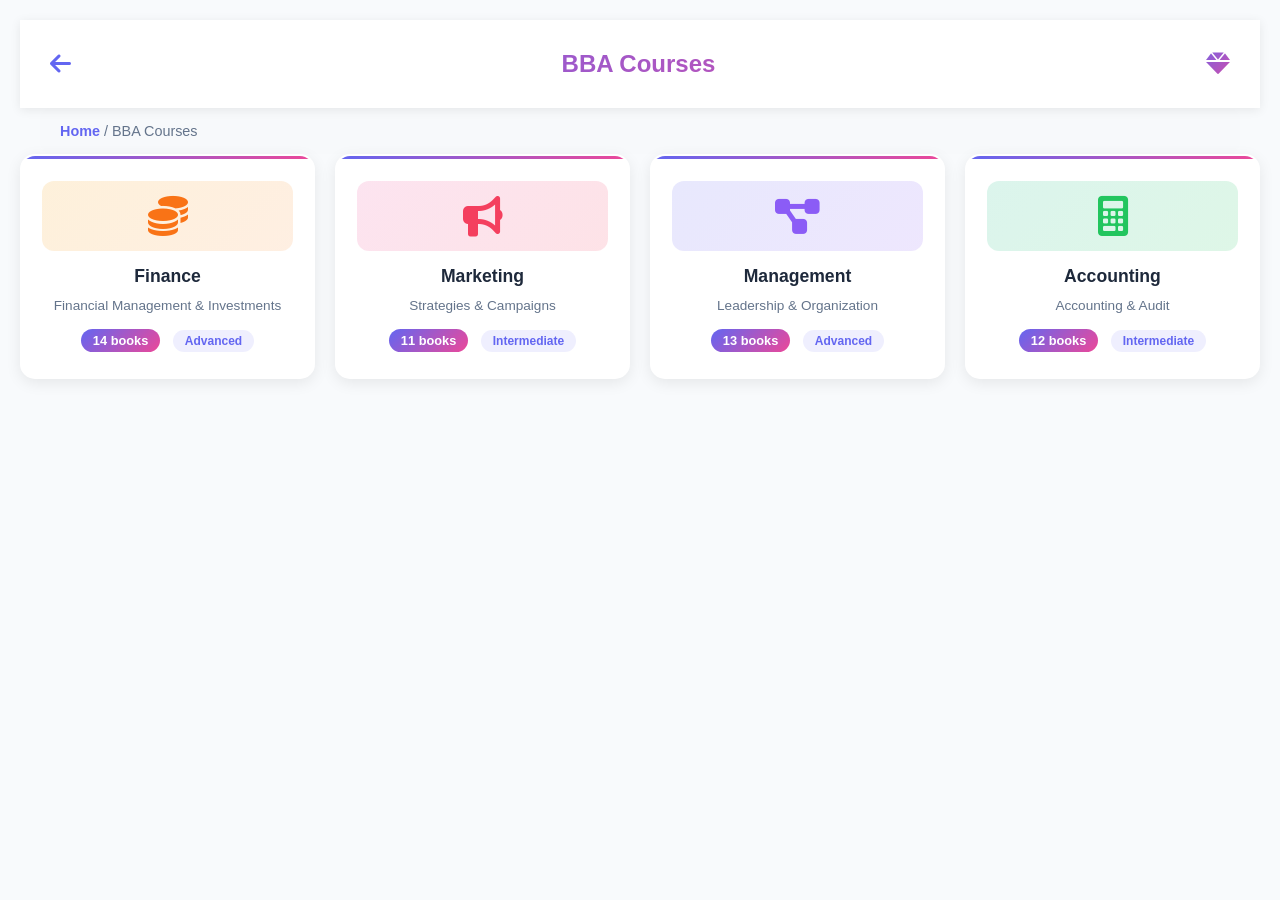
==== commit 36a0b26d: "add new name" ====
--- a/bba-courses.html
+++ b/bba-courses.html
@@ -3,7 +3,7 @@
 <head>
     <meta charset="UTF-8">
     <meta name="viewport" content="width=device-width, initial-scale=1.0">
-    <title>IUGB Library - BBA Courses</title>
+    <title>Scholar Hub - BBA Courses</title>
     <link rel="stylesheet" href="https://cdnjs.cloudflare.com/ajax/libs/font-awesome/6.0.0/css/all.min.css">
     <link rel="stylesheet" href="style.css">
 </head>
--- a/style.css
+++ b/style.css
@@ -798,6 +798,27 @@
     border: 1px solid rgba(99, 102, 241, 0.2);
 }
 
+.featured-link-card {
+    text-decoration: none;
+    color: inherit;
+    display: block;
+}
+
+.featured-detail-card {
+    text-align: left;
+}
+
+.featured-list {
+    margin: 14px 0 0;
+    padding-left: 18px;
+    color: var(--text-light);
+}
+
+.featured-list li {
+    margin-bottom: 8px;
+    font-size: 0.85rem;
+}
+
 .featured-card:hover {
     transform: translateY(-10px);
     background: linear-gradient(135deg, rgba(99, 102, 241, 0.15), rgba(236, 72, 153, 0.15));
@@ -821,6 +842,153 @@
 
 .featured-card p {
     font-size: 0.85rem;
+}
+
+.resource-hero {
+    margin: 20px;
+    padding: 28px 22px;
+    border-radius: 20px;
+    color: white;
+    background: linear-gradient(135deg, #0f766e, #2563eb);
+    box-shadow: 0 12px 30px rgba(37, 99, 235, 0.18);
+}
+
+.resource-hero h2 {
+    margin-bottom: 8px;
+}
+
+.resource-hero p {
+    margin: 0;
+    opacity: 0.92;
+}
+
+.search-page .resource-hero p {
+    color: var(--text-dark);
+}
+
+.resource-tools,
+.resource-section {
+    margin: 20px;
+}
+
+.resource-tools {
+    display: grid;
+    gap: 16px;
+}
+
+.resource-select {
+    background: white;
+    border: 1px solid var(--border-color);
+    border-radius: 16px;
+    padding: 12px 16px;
+    box-shadow: 0 4px 14px rgba(0, 0, 0, 0.05);
+}
+
+.resource-select label {
+    display: block;
+    font-size: 0.8rem;
+    font-weight: 600;
+    margin-bottom: 8px;
+    color: var(--text-light);
+}
+
+.resource-select select {
+    width: 100%;
+    border: none;
+    outline: none;
+    font-size: 0.95rem;
+    background: transparent;
+    color: var(--text-dark);
+}
+
+.resource-count {
+    color: var(--text-light);
+    margin-bottom: 16px;
+    font-weight: 600;
+}
+
+.resource-grid {
+    display: grid;
+    grid-template-columns: repeat(auto-fit, minmax(220px, 1fr));
+    gap: 18px;
+}
+
+.resource-card {
+    background: white;
+    border-radius: 18px;
+    padding: 20px;
+    border: 1px solid var(--border-color);
+    box-shadow: 0 6px 18px rgba(0, 0, 0, 0.06);
+}
+
+.resource-card-head {
+    display: flex;
+    gap: 8px;
+    margin-bottom: 14px;
+    flex-wrap: wrap;
+}
+
+.resource-badge {
+    display: inline-flex;
+    align-items: center;
+    padding: 5px 10px;
+    border-radius: 999px;
+    background: rgba(37, 99, 235, 0.1);
+    color: #2563eb;
+    font-size: 0.75rem;
+    font-weight: 700;
+}
+
+.resource-badge.muted {
+    background: rgba(15, 23, 42, 0.08);
+    color: var(--text-dark);
+}
+
+.resource-badge.premium {
+    background: rgba(245, 158, 11, 0.15);
+    color: #b45309;
+}
+
+.resource-badge.free {
+    background: rgba(16, 185, 129, 0.12);
+    color: #047857;
+}
+
+.resource-badge i {
+    margin-right: 6px;
+}
+
+.resource-card h3 {
+    margin-bottom: 8px;
+    font-size: 1.05rem;
+}
+
+.resource-card p {
+    color: var(--text-light);
+    margin-bottom: 16px;
+    font-size: 0.9rem;
+}
+
+.resource-card.is-locked {
+    opacity: 0.92;
+    border-color: rgba(245, 158, 11, 0.35);
+}
+
+.search-page .books-container,
+.past-papers-page .resource-section,
+.past-papers-page .resource-tools {
+    width: auto;
+}
+
+.book-meta {
+    display: inline-block;
+    margin-bottom: 12px;
+    font-size: 0.78rem;
+    font-weight: 700;
+    color: #0f766e;
+    background: rgba(15, 118, 110, 0.1);
+    padding: 5px 10px;
+    border-radius: 999px;
 }
 
 /* ============================================
@@ -1173,6 +1341,36 @@
     color: var(--text-dark);
 }
 
+.book-search {
+    display: flex;
+    align-items: center;
+    gap: 12px;
+    background: white;
+    border: 1px solid var(--border-color);
+    border-radius: 16px;
+    padding: 12px 16px;
+    margin-bottom: 20px;
+    box-shadow: 0 4px 14px rgba(0, 0, 0, 0.05);
+}
+
+.book-search i {
+    color: var(--primary-color);
+    font-size: 1rem;
+}
+
+.book-search input {
+    border: none;
+    outline: none;
+    width: 100%;
+    font-size: 0.95rem;
+    color: var(--text-dark);
+    background: transparent;
+}
+
+.book-search input::placeholder {
+    color: var(--text-light);
+}
+
 .books-filter {
     display: flex;
     gap: 10px;
@@ -1203,6 +1401,31 @@
     display: grid;
     grid-template-columns: repeat(auto-fill, minmax(160px, 1fr));
     gap: 20px;
+}
+
+.empty-books-state {
+    grid-column: 1 / -1;
+    background: white;
+    border: 1px dashed var(--border-color);
+    border-radius: 18px;
+    padding: 40px 20px;
+    text-align: center;
+    color: var(--text-light);
+}
+
+.empty-books-state i {
+    font-size: 2rem;
+    color: var(--primary-color);
+    margin-bottom: 12px;
+}
+
+.empty-books-state h4 {
+    color: var(--text-dark);
+    margin-bottom: 8px;
+}
+
+.empty-books-state p {
+    margin: 0;
 }
 
 .book-item {
@@ -3337,6 +3560,131 @@
     .premium-card {
         padding: 20px;
     }
+
+    .welcome-section,
+    .featured-section,
+    .premium-note,
+    .resource-hero,
+    .resource-tools,
+    .resource-section,
+    .breadcrumb {
+        margin-left: 12px;
+        margin-right: 12px;
+    }
+
+    .welcome-content-wrapper,
+    .featured-card,
+    .resource-hero,
+    .resource-card {
+        padding: 18px;
+    }
+
+    .welcome-content h2,
+    .programs-section h2,
+    .featured-section h2,
+    .resource-hero h2 {
+        font-size: 1.35rem;
+    }
+
+    .featured-cards,
+    .resource-grid {
+        grid-template-columns: 1fr;
+    }
+
+    .book-search {
+        padding: 10px 14px;
+        gap: 10px;
+        min-width: 0;
+    }
+
+    .book-search input,
+    .resource-select select {
+        font-size: 16px;
+    }
+
+    .book-item:hover,
+    .featured-card:hover,
+    .course-card:hover {
+        transform: translateY(-6px);
+    }
+
+    .book-action {
+        flex-direction: column;
+    }
+
+    .book-action button,
+    .resource-card .btn-primary {
+        width: 100%;
+    }
+
+    .course-stats {
+        gap: 12px;
+        align-items: flex-start;
+    }
+
+    .course-stats span {
+        width: 100%;
+        justify-content: flex-start;
+    }
+
+    .header-top {
+        gap: 10px;
+    }
+
+    .search-page .header-top,
+    .past-papers-page .header-top {
+        display: grid;
+        grid-template-columns: 44px minmax(0, 1fr) 44px;
+        align-items: center;
+    }
+
+    .search-page .header-top h1,
+    .past-papers-page .header-top h1 {
+        min-width: 0;
+        font-size: 1rem;
+        line-height: 1.2;
+    }
+
+    .search-page .resource-hero,
+    .past-papers-page .resource-hero,
+    .search-page .books-container,
+    .past-papers-page .resource-tools,
+    .past-papers-page .resource-section {
+        margin-left: 10px;
+        margin-right: 10px;
+    }
+
+    .search-page .books-container {
+        padding: 18px 14px 24px;
+    }
+
+    .search-page .books-grid,
+    .past-papers-page .resource-grid {
+        grid-template-columns: 1fr;
+        gap: 14px;
+    }
+
+    .past-papers-page .resource-tools {
+        gap: 12px;
+    }
+
+    .search-page .book-search,
+    .past-papers-page .book-search,
+    .past-papers-page .resource-select {
+        width: 100%;
+        box-sizing: border-box;
+    }
+
+    .search-page .resource-count,
+    .past-papers-page .resource-count {
+        font-size: 0.85rem;
+        margin-bottom: 12px;
+    }
+
+    .past-papers-page .resource-card,
+    .search-page .book-item {
+        border-radius: 16px;
+    }
     
     .amount {
         font-size: 40px;
@@ -3346,6 +3694,62 @@
 @media (min-width: 768px) {
     .books-container {
         grid-template-columns: repeat(2, 1fr);
+    }
+}
+
+@media (hover: none) and (pointer: coarse) {
+    .program-card:active {
+        transform: translateY(-15px);
+        box-shadow: 0 15px 40px rgba(0, 0, 0, 0.15);
+        border-color: var(--primary-color);
+    }
+
+    .program-card:active::before {
+        height: 100%;
+        opacity: 0.05;
+    }
+
+    .program-card:active .arrow {
+        transform: translateX(8px);
+    }
+
+    .stat-card:active {
+        transform: translateY(-5px);
+        box-shadow: 0 8px 25px rgba(0, 0, 0, 0.12);
+    }
+
+    .featured-card:active {
+        transform: translateY(-10px);
+        background: linear-gradient(135deg, rgba(99, 102, 241, 0.15), rgba(236, 72, 153, 0.15));
+        border-color: var(--primary-color);
+        box-shadow: 0 10px 25px rgba(99, 102, 241, 0.2);
+    }
+
+    .course-card:active {
+        transform: translateY(-20px) rotateZ(2deg);
+        box-shadow: 0 15px 40px rgba(0, 0, 0, 0.15);
+        border-color: var(--primary-color);
+    }
+
+    .course-card:active .course-icon {
+        transform: scale(1.1) rotateZ(-10deg);
+    }
+
+    .book-item:active {
+        transform: translateY(-15px) rotateZ(-2deg);
+        box-shadow: 0 15px 35px rgba(0, 0, 0, 0.15);
+        border-color: var(--primary-color);
+    }
+
+    .book-item:active .book-cover::after {
+        transform: translateX(100%);
+    }
+
+    .btn-read:active,
+    .btn-download:active,
+    .btn-primary:active,
+    .btn-subscribe:active {
+        transform: scale(0.98);
     }
 }
 
@@ -3392,6 +3796,29 @@
     transform: none !important;
 }
 
+.scroll-reveal {
+    opacity: 0;
+    transform: translateY(26px) scale(0.98);
+    transition:
+        opacity 0.65s ease,
+        transform 0.65s cubic-bezier(0.22, 1, 0.36, 1);
+    transition-delay: var(--reveal-delay, 0s);
+    will-change: opacity, transform;
+}
+
+.scroll-reveal.is-visible {
+    opacity: 1;
+    transform: translateY(0) scale(1);
+}
+
+@media (prefers-reduced-motion: reduce) {
+    .scroll-reveal {
+        opacity: 1;
+        transform: none;
+        transition: none;
+    }
+}
+
 /* Messages de succès/erreur */
 .message {
     padding: 15px;
@@ -3418,4 +3845,4 @@
 
 .message i {
     font-size: 18px;
-}+}
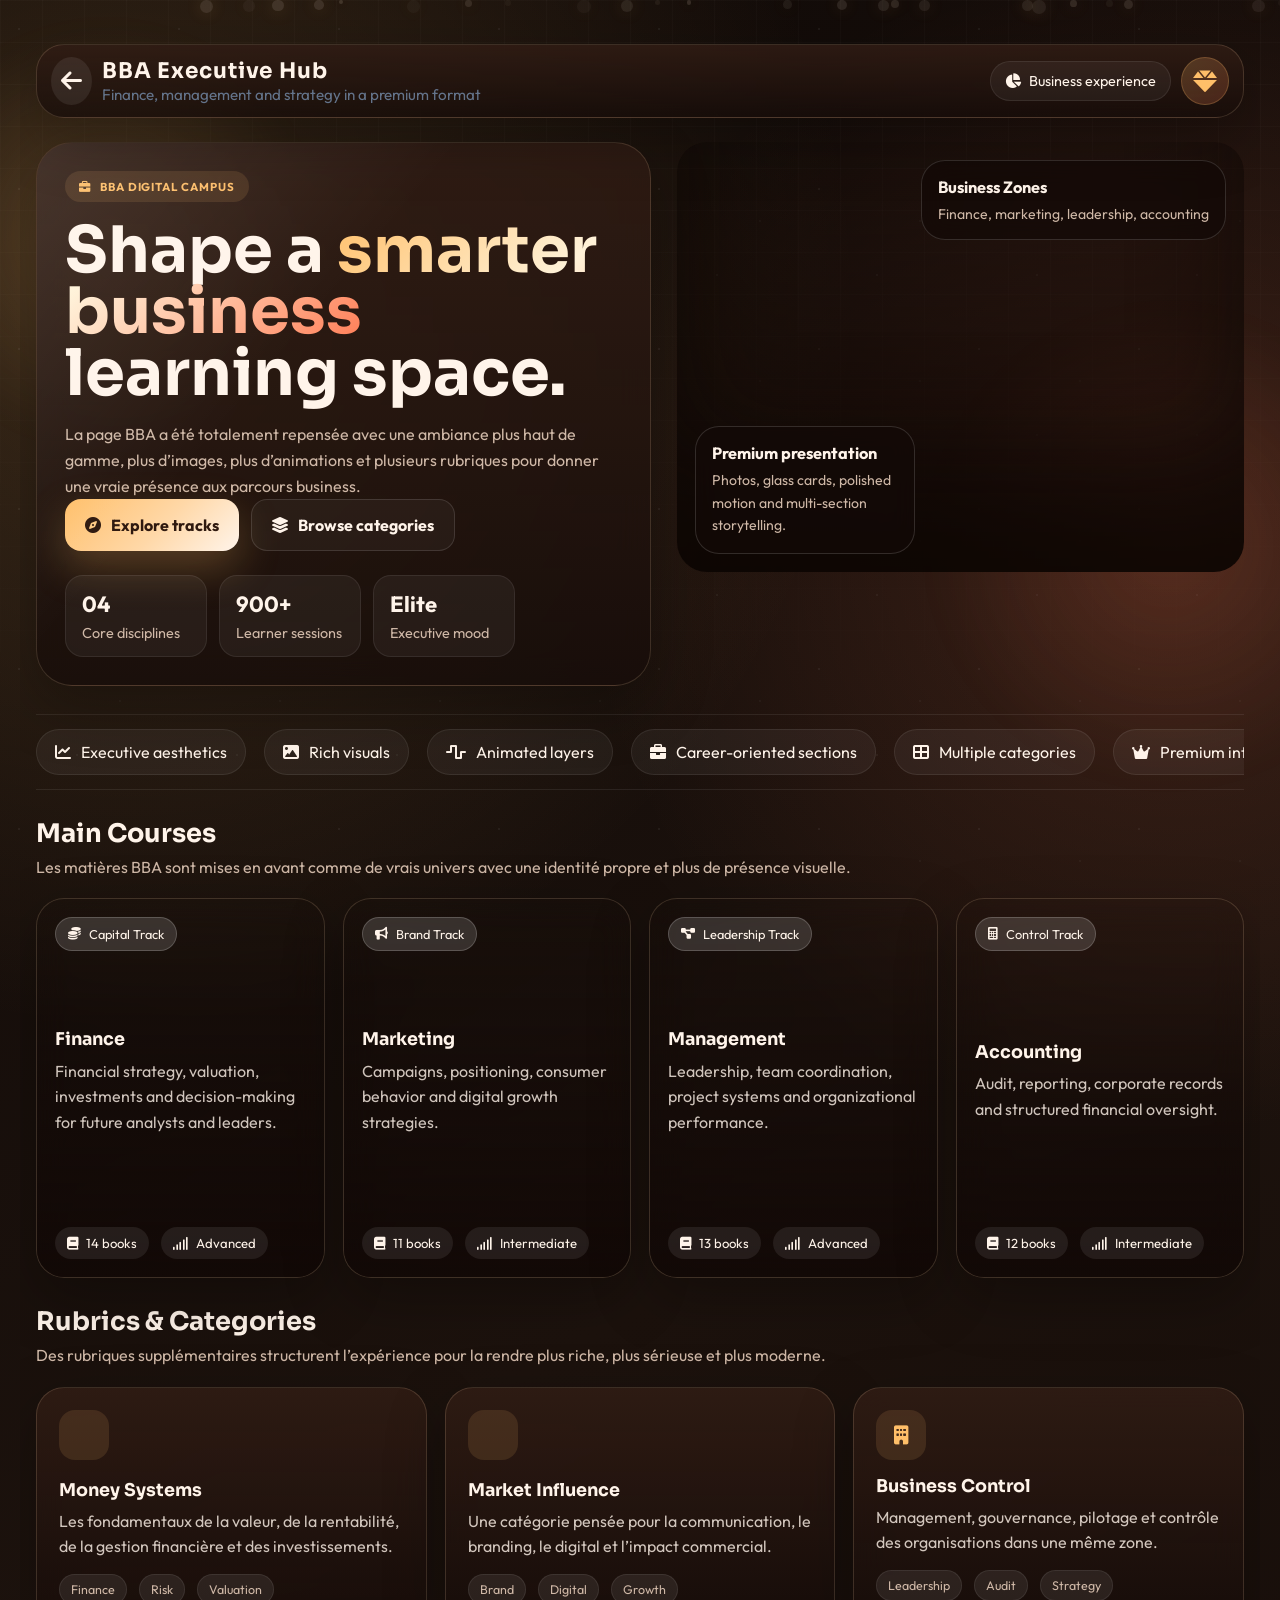
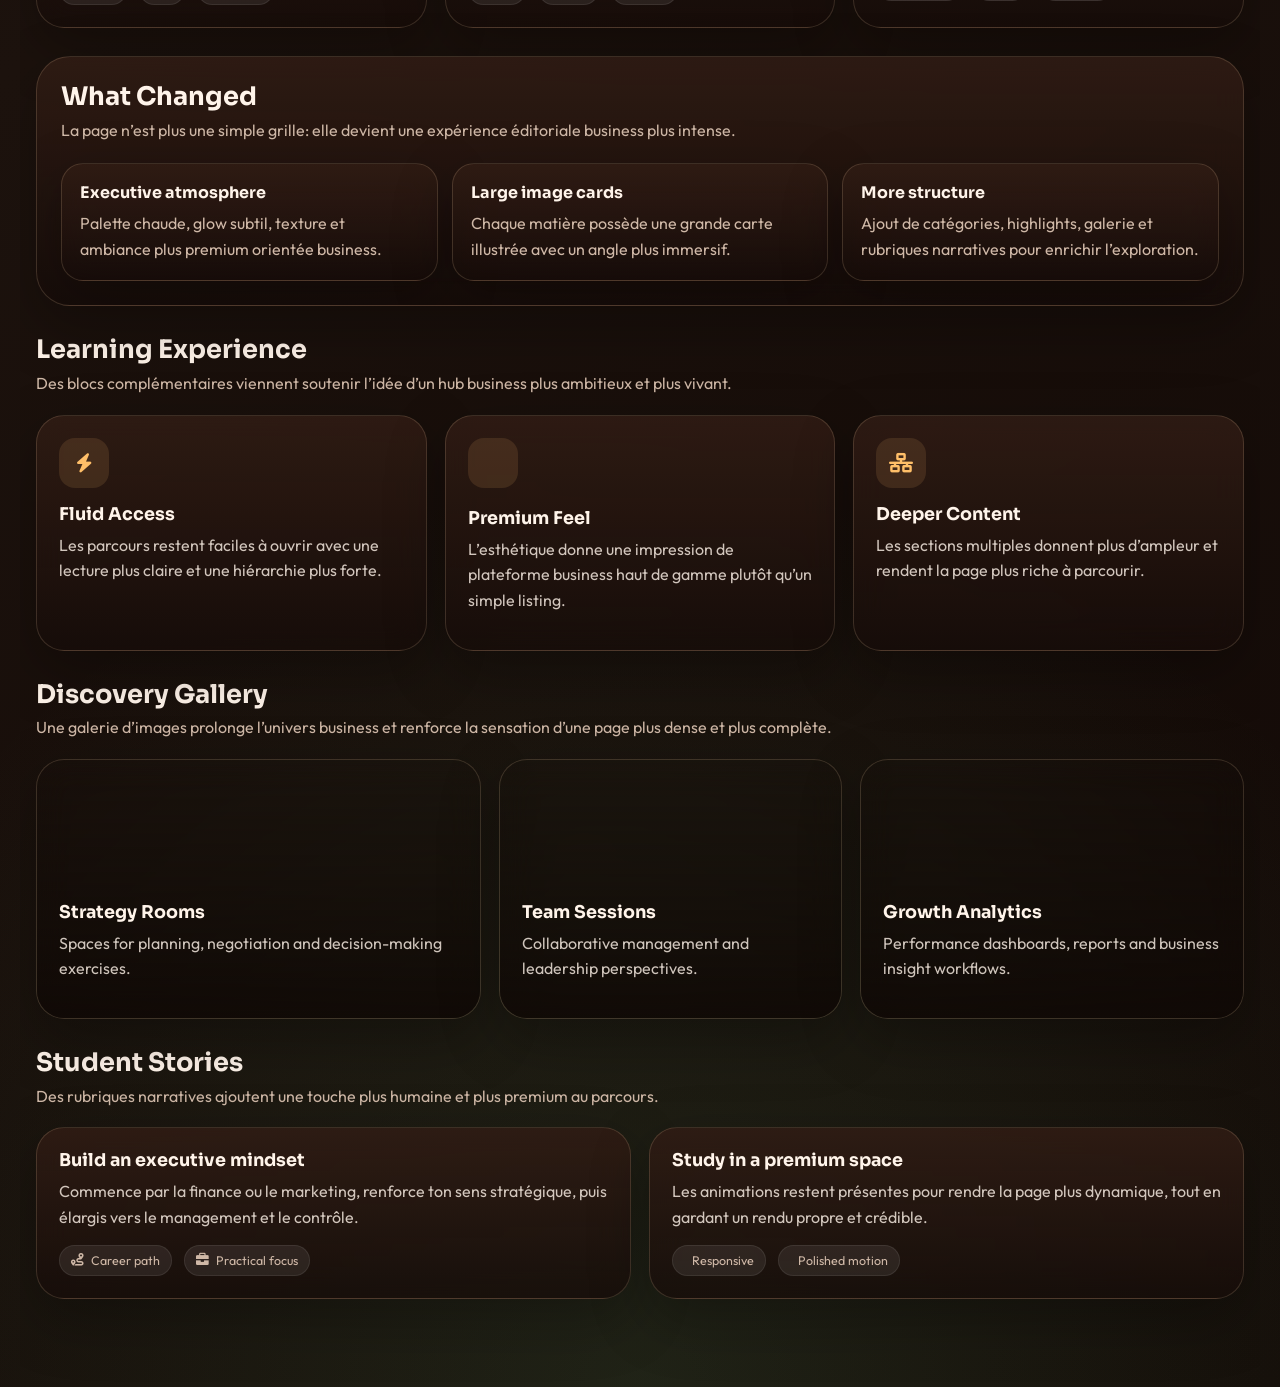
==== commit 7e58c105: "ad1" ====
--- a/bba-courses.html
+++ b/bba-courses.html
@@ -4,10 +4,729 @@
     <meta charset="UTF-8">
     <meta name="viewport" content="width=device-width, initial-scale=1.0">
     <title>Scholar Hub - BBA Courses</title>
+    <link rel="preconnect" href="https://fonts.googleapis.com">
+    <link rel="preconnect" href="https://fonts.gstatic.com" crossorigin>
+    <link href="https://fonts.googleapis.com/css2?family=Outfit:wght@400;500;600;700;800&family=Sora:wght@500;600;700;800&display=swap" rel="stylesheet">
     <link rel="stylesheet" href="https://cdnjs.cloudflare.com/ajax/libs/font-awesome/6.0.0/css/all.min.css">
     <link rel="stylesheet" href="style.css">
+    <style>
+        :root {
+            --bba-bg: #120c08;
+            --bba-panel: rgba(35, 21, 16, 0.8);
+            --bba-panel-strong: rgba(52, 29, 19, 0.94);
+            --bba-line: rgba(255, 216, 174, 0.16);
+            --bba-text: #fff4ea;
+            --bba-soft: #cfb8a7;
+            --bba-gold: #ffbf69;
+            --bba-orange: #ff7b54;
+            --bba-cream: #ffe8cc;
+            --bba-green: #7bd389;
+        }
+
+        body.courses-page.bba-reimagined {
+            margin: 0;
+            padding-bottom: 0;
+            color: var(--bba-text);
+            background:
+                radial-gradient(circle at 10% 10%, rgba(255, 191, 105, 0.17), transparent 25%),
+                radial-gradient(circle at 92% 18%, rgba(255, 123, 84, 0.16), transparent 22%),
+                radial-gradient(circle at 50% 100%, rgba(123, 211, 137, 0.12), transparent 30%),
+                linear-gradient(150deg, #0f0907 0%, #1c120d 45%, #120906 100%);
+            font-family: "Outfit", sans-serif;
+        }
+
+        .bba-shell {
+            position: relative;
+            overflow: hidden;
+            isolation: isolate;
+        }
+
+        .bba-grain,
+        .bba-lines,
+        .bba-glow,
+        .bba-particles {
+            position: fixed;
+            inset: 0;
+            pointer-events: none;
+        }
+
+        .bba-grain {
+            opacity: 0.08;
+            background-image:
+                radial-gradient(circle at 12% 18%, rgba(255, 255, 255, 0.7) 0 1px, transparent 1px),
+                radial-gradient(circle at 75% 38%, rgba(255, 255, 255, 0.45) 0 1px, transparent 1px),
+                radial-gradient(circle at 48% 72%, rgba(255, 255, 255, 0.55) 0 1px, transparent 1px);
+            background-size: 160px 160px;
+            animation: bbaNoise 18s linear infinite;
+            z-index: -5;
+        }
+
+        .bba-lines {
+            background:
+                linear-gradient(rgba(255, 255, 255, 0.025) 1px, transparent 1px),
+                linear-gradient(90deg, rgba(255, 255, 255, 0.025) 1px, transparent 1px);
+            background-size: 42px 42px;
+            mask-image: linear-gradient(to bottom, rgba(0, 0, 0, 0.9), transparent);
+            z-index: -4;
+        }
+
+        .bba-glow {
+            z-index: -3;
+            filter: blur(18px);
+        }
+
+        .bba-glow::before,
+        .bba-glow::after {
+            content: "";
+            position: absolute;
+            border-radius: 50%;
+            opacity: 0.5;
+            animation: bbaFloat 14s ease-in-out infinite;
+        }
+
+        .bba-glow::before {
+            width: 26rem;
+            height: 26rem;
+            top: 3%;
+            left: -8%;
+            background: radial-gradient(circle, rgba(255, 191, 105, 0.36), transparent 70%);
+        }
+
+        .bba-glow::after {
+            width: 30rem;
+            height: 30rem;
+            right: -10%;
+            top: 34%;
+            background: radial-gradient(circle, rgba(255, 123, 84, 0.28), transparent 70%);
+            animation-delay: -5s;
+        }
+
+        .bba-particles {
+            z-index: -2;
+        }
+
+        .bba-particles span {
+            position: absolute;
+            display: block;
+            border-radius: 50%;
+            background: rgba(255, 232, 204, 0.25);
+            box-shadow: 0 0 18px rgba(255, 191, 105, 0.35);
+            animation: bbaRise linear infinite;
+        }
+
+        .bba-page {
+            position: relative;
+            z-index: 1;
+            width: min(1220px, calc(100% - 32px));
+            margin: 0 auto;
+            padding: 24px 0 88px;
+        }
+
+        .bba-topbar,
+        .bba-panel,
+        .bba-card,
+        .bba-category,
+        .bba-feature,
+        .bba-story,
+        .bba-banner,
+        .bba-mini,
+        .bba-gallery-card {
+            backdrop-filter: blur(16px);
+            background: linear-gradient(180deg, rgba(48, 28, 20, 0.88), rgba(22, 12, 9, 0.76));
+            border: 1px solid var(--bba-line);
+            box-shadow: 0 20px 60px rgba(0, 0, 0, 0.28);
+        }
+
+        .bba-topbar {
+            display: flex;
+            align-items: center;
+            justify-content: space-between;
+            gap: 14px;
+            padding: 12px 14px;
+            border-radius: 28px;
+            position: sticky;
+            top: 14px;
+            z-index: 30;
+            margin-bottom: 24px;
+        }
+
+        .bba-topbar-left,
+        .bba-topbar-right {
+            display: flex;
+            align-items: center;
+            gap: 10px;
+        }
+
+        .bba-topbar h1,
+        .bba-hero h2,
+        .bba-section-header h3,
+        .bba-card h4,
+        .bba-category h4,
+        .bba-feature h4,
+        .bba-story h4,
+        .bba-gallery-card h4,
+        .bba-mini strong {
+            font-family: "Sora", sans-serif;
+        }
+
+        .bba-topbar h1 {
+            font-size: clamp(1.1rem, 2vw, 1.35rem);
+            margin: 0;
+            letter-spacing: 0.04em;
+        }
+
+        .bba-chip {
+            display: inline-flex;
+            align-items: center;
+            gap: 8px;
+            padding: 10px 14px;
+            border-radius: 999px;
+            color: var(--bba-text);
+            background: rgba(255, 255, 255, 0.05);
+            border: 1px solid rgba(255, 255, 255, 0.08);
+            font-size: 0.9rem;
+        }
+
+        .btn-back.bba-back {
+            color: var(--bba-text);
+            background: rgba(255, 255, 255, 0.08);
+        }
+
+        .btn-back.bba-back:hover {
+            color: var(--bba-gold);
+            background: rgba(255, 191, 105, 0.16);
+        }
+
+        .btn-premium-header.bba-premium {
+            display: inline-flex;
+            align-items: center;
+            justify-content: center;
+            width: 48px;
+            height: 48px;
+            border-radius: 50%;
+            background: linear-gradient(135deg, rgba(255, 191, 105, 0.2), rgba(255, 123, 84, 0.2));
+            color: var(--bba-gold);
+            -webkit-text-fill-color: unset;
+            border: 1px solid rgba(255, 191, 105, 0.22);
+        }
+
+        .bba-hero {
+            display: grid;
+            grid-template-columns: 1.04fr 0.96fr;
+            gap: 26px;
+            align-items: stretch;
+            margin-bottom: 28px;
+        }
+
+        .bba-panel {
+            border-radius: 36px;
+            padding: 28px;
+            position: relative;
+            overflow: hidden;
+        }
+
+        .bba-panel::before {
+            content: "";
+            position: absolute;
+            inset: 0;
+            background: linear-gradient(130deg, rgba(255, 255, 255, 0.1), transparent 40%, transparent);
+            pointer-events: none;
+        }
+
+        .bba-kicker {
+            display: inline-flex;
+            align-items: center;
+            gap: 8px;
+            padding: 8px 14px;
+            border-radius: 999px;
+            background: rgba(255, 191, 105, 0.12);
+            color: var(--bba-gold);
+            font-weight: 700;
+            letter-spacing: 0.08em;
+            text-transform: uppercase;
+            font-size: 0.72rem;
+            margin-bottom: 18px;
+        }
+
+        .bba-hero h2 {
+            font-size: clamp(2.6rem, 5vw, 4.8rem);
+            line-height: 0.96;
+            margin: 0 0 18px;
+            max-width: 11ch;
+        }
+
+        .bba-shine {
+            background: linear-gradient(135deg, var(--bba-gold), #fff2d8 45%, var(--bba-orange));
+            -webkit-background-clip: text;
+            -webkit-text-fill-color: transparent;
+        }
+
+        .bba-hero p,
+        .bba-section-header p,
+        .bba-card p,
+        .bba-category p,
+        .bba-feature p,
+        .bba-story p,
+        .bba-gallery-card p,
+        .bba-mini p {
+            color: var(--bba-soft);
+        }
+
+        .bba-actions,
+        .bba-stats,
+        .bba-meta-row,
+        .bba-tag-row {
+            display: flex;
+            flex-wrap: wrap;
+            gap: 12px;
+        }
+
+        .bba-cta,
+        .bba-outline {
+            display: inline-flex;
+            align-items: center;
+            justify-content: center;
+            gap: 10px;
+            min-height: 52px;
+            padding: 0 20px;
+            border-radius: 16px;
+            font-weight: 700;
+            transition: transform 0.3s ease, box-shadow 0.3s ease, background 0.3s ease;
+        }
+
+        .bba-cta {
+            background: linear-gradient(135deg, var(--bba-gold), #ffd8a8 55%, #fff4ea);
+            color: #2f190f;
+            box-shadow: 0 16px 42px rgba(255, 191, 105, 0.26);
+        }
+
+        .bba-outline {
+            color: var(--bba-text);
+            border: 1px solid rgba(255, 255, 255, 0.12);
+            background: rgba(255, 255, 255, 0.04);
+        }
+
+        .bba-cta:hover,
+        .bba-outline:hover,
+        .bba-card:hover,
+        .bba-category:hover,
+        .bba-feature:hover,
+        .bba-story:hover,
+        .bba-gallery-card:hover {
+            transform: translateY(-6px);
+        }
+
+        .bba-stats {
+            margin-top: 24px;
+        }
+
+        .bba-stat {
+            min-width: 142px;
+            padding: 14px 16px;
+            border-radius: 18px;
+            background: rgba(255, 255, 255, 0.05);
+            border: 1px solid rgba(255, 255, 255, 0.08);
+        }
+
+        .bba-stat strong {
+            display: block;
+            font-size: 1.38rem;
+            margin-bottom: 4px;
+        }
+
+        .bba-stat span {
+            color: var(--bba-soft);
+            font-size: 0.9rem;
+        }
+
+        .bba-hero-visual {
+            display: flex;
+            flex-direction: column;
+            gap: 18px;
+        }
+
+        .bba-visual {
+            position: relative;
+            min-height: 430px;
+            border-radius: 30px;
+            overflow: hidden;
+            background:
+                linear-gradient(180deg, rgba(9, 4, 2, 0.08), rgba(12, 6, 4, 0.75)),
+                url("https://images.unsplash.com/photo-1552664730-d307ca884978?auto=format&fit=crop&w=1200&q=80") center/cover;
+            box-shadow: inset 0 -120px 100px rgba(14, 7, 4, 0.7);
+        }
+
+        .bba-floating {
+            position: absolute;
+            border-radius: 24px;
+            padding: 16px;
+            background: rgba(20, 10, 7, 0.74);
+            border: 1px solid rgba(255, 255, 255, 0.14);
+            backdrop-filter: blur(12px);
+            animation: bbaDrift 5s ease-in-out infinite;
+        }
+
+        .bba-floating.top {
+            top: 18px;
+            right: 18px;
+            min-width: 180px;
+        }
+
+        .bba-floating.bottom {
+            left: 18px;
+            bottom: 18px;
+            max-width: 220px;
+            animation-delay: -2.2s;
+        }
+
+        .bba-floating strong {
+            display: block;
+            font-size: 1.02rem;
+            margin-bottom: 6px;
+        }
+
+        .bba-floating span,
+        .bba-floating p {
+            color: var(--bba-soft);
+            font-size: 0.88rem;
+            margin: 0;
+        }
+
+        .bba-marquee {
+            overflow: hidden;
+            margin-top: 28px;
+            padding: 14px 0;
+            border-top: 1px solid rgba(255, 255, 255, 0.08);
+            border-bottom: 1px solid rgba(255, 255, 255, 0.08);
+        }
+
+        .bba-marquee-track {
+            display: flex;
+            gap: 18px;
+            width: max-content;
+            animation: bbaMarquee 24s linear infinite;
+        }
+
+        .bba-marquee-item {
+            display: inline-flex;
+            align-items: center;
+            gap: 10px;
+            padding: 12px 18px;
+            border-radius: 999px;
+            background: rgba(255, 255, 255, 0.05);
+            border: 1px solid rgba(255, 255, 255, 0.08);
+            color: var(--bba-text);
+            white-space: nowrap;
+        }
+
+        .bba-section {
+            margin-top: 28px;
+        }
+
+        .bba-section-header {
+            display: flex;
+            align-items: end;
+            justify-content: space-between;
+            gap: 18px;
+            margin-bottom: 18px;
+        }
+
+        .bba-section-header h3 {
+            font-size: clamp(1.4rem, 2vw, 2rem);
+            margin-bottom: 6px;
+        }
+
+        .bba-course-grid,
+        .bba-category-grid,
+        .bba-feature-grid,
+        .bba-story-grid,
+        .bba-gallery {
+            display: grid;
+            gap: 18px;
+        }
+
+        .bba-course-grid {
+            grid-template-columns: repeat(4, minmax(0, 1fr));
+        }
+
+        .bba-category-grid,
+        .bba-feature-grid {
+            grid-template-columns: repeat(3, minmax(0, 1fr));
+        }
+
+        .bba-story-grid {
+            grid-template-columns: repeat(2, minmax(0, 1fr));
+        }
+
+        .bba-gallery {
+            grid-template-columns: 1.1fr 0.85fr 0.95fr;
+        }
+
+        .bba-card,
+        .bba-category,
+        .bba-feature,
+        .bba-story,
+        .bba-gallery-card {
+            border-radius: 28px;
+            overflow: hidden;
+            position: relative;
+        }
+
+        .bba-card {
+            cursor: pointer;
+            padding: 18px;
+            min-height: 380px;
+            display: flex;
+            flex-direction: column;
+            justify-content: end;
+            background-size: cover;
+            background-position: center;
+            isolation: isolate;
+            transition: transform 0.35s ease, box-shadow 0.35s ease;
+        }
+
+        .bba-card::before {
+            content: "";
+            position: absolute;
+            inset: 0;
+            background: linear-gradient(180deg, rgba(0, 0, 0, 0.03), rgba(17, 8, 6, 0.88));
+            z-index: -1;
+        }
+
+        .bba-card::after {
+            content: "";
+            position: absolute;
+            inset: auto 0 0 0;
+            height: 3px;
+            background: linear-gradient(90deg, transparent, rgba(255, 255, 255, 0.82), transparent);
+            opacity: 0;
+            transition: opacity 0.35s ease;
+        }
+
+        .bba-card:hover::after {
+            opacity: 1;
+        }
+
+        .bba-badge {
+            align-self: start;
+            display: inline-flex;
+            align-items: center;
+            gap: 8px;
+            padding: 8px 12px;
+            border-radius: 999px;
+            background: rgba(255, 255, 255, 0.14);
+            border: 1px solid rgba(255, 255, 255, 0.18);
+            font-size: 0.8rem;
+            margin-bottom: auto;
+        }
+
+        .bba-card h4,
+        .bba-category h4,
+        .bba-feature h4,
+        .bba-story h4,
+        .bba-gallery-card h4 {
+            margin: 0 0 8px;
+        }
+
+        .bba-card p,
+        .bba-category p,
+        .bba-feature p,
+        .bba-story p,
+        .bba-gallery-card p {
+            color: rgba(255, 244, 234, 0.8);
+            margin-bottom: 14px;
+        }
+
+        .bba-meta-row {
+            margin-top: auto;
+        }
+
+        .bba-meta,
+        .bba-tag {
+            display: inline-flex;
+            align-items: center;
+            gap: 8px;
+            padding: 8px 12px;
+            border-radius: 999px;
+            background: rgba(255, 255, 255, 0.08);
+            font-size: 0.82rem;
+        }
+
+        .bba-category,
+        .bba-feature,
+        .bba-story,
+        .bba-gallery-card {
+            padding: 22px;
+        }
+
+        .bba-category i,
+        .bba-feature i {
+            width: 50px;
+            height: 50px;
+            display: inline-flex;
+            align-items: center;
+            justify-content: center;
+            border-radius: 16px;
+            font-size: 1.2rem;
+            margin-bottom: 16px;
+            background: rgba(255, 191, 105, 0.12);
+            color: var(--bba-gold);
+        }
+
+        .bba-tag {
+            padding: 7px 11px;
+            font-size: 0.78rem;
+            color: var(--bba-soft);
+            border: 1px solid rgba(255, 255, 255, 0.08);
+        }
+
+        .bba-banner {
+            border-radius: 34px;
+            padding: 24px;
+            margin-top: 28px;
+            position: relative;
+            overflow: hidden;
+        }
+
+        .bba-banner::after {
+            content: "";
+            position: absolute;
+            inset: 0;
+            background: linear-gradient(100deg, transparent, rgba(255, 255, 255, 0.07), transparent);
+            transform: translateX(-100%);
+            animation: bbaSweep 8s linear infinite;
+        }
+
+        .bba-mini-grid {
+            display: grid;
+            grid-template-columns: repeat(3, minmax(0, 1fr));
+            gap: 14px;
+            margin-top: 20px;
+        }
+
+        .bba-mini {
+            padding: 18px;
+            border-radius: 22px;
+        }
+
+        .bba-mini strong {
+            display: block;
+            margin-bottom: 8px;
+        }
+
+        .bba-gallery-card {
+            min-height: 260px;
+            background-size: cover;
+            background-position: center;
+            display: flex;
+            flex-direction: column;
+            justify-content: end;
+        }
+
+        .bba-gallery-card::before {
+            content: "";
+            position: absolute;
+            inset: 0;
+            background: linear-gradient(180deg, rgba(0, 0, 0, 0.04), rgba(15, 8, 5, 0.84));
+        }
+
+        .bba-gallery-card > * {
+            position: relative;
+            z-index: 1;
+        }
+
+        @keyframes bbaDrift {
+            0%, 100% { transform: translateY(0); }
+            50% { transform: translateY(-10px); }
+        }
+
+        @keyframes bbaFloat {
+            0%, 100% { transform: translate(0, 0) scale(1); }
+            50% { transform: translate(26px, -26px) scale(1.08); }
+        }
+
+        @keyframes bbaRise {
+            0% { transform: translateY(110vh) scale(0.8); opacity: 0; }
+            10%, 85% { opacity: 1; }
+            100% { transform: translateY(-15vh) scale(1.2); opacity: 0; }
+        }
+
+        @keyframes bbaMarquee {
+            from { transform: translateX(0); }
+            to { transform: translateX(-50%); }
+        }
+
+        @keyframes bbaSweep {
+            0% { transform: translateX(-120%); }
+            100% { transform: translateX(120%); }
+        }
+
+        @keyframes bbaNoise {
+            from { transform: translate3d(0, 0, 0); }
+            50% { transform: translate3d(10px, -8px, 0); }
+            to { transform: translate3d(0, 0, 0); }
+        }
+
+        @media (max-width: 1100px) {
+            .bba-hero,
+            .bba-course-grid,
+            .bba-category-grid,
+            .bba-feature-grid,
+            .bba-gallery,
+            .bba-story-grid {
+                grid-template-columns: 1fr 1fr;
+            }
+
+            .bba-hero {
+                grid-template-columns: 1fr;
+            }
+        }
+
+        @media (max-width: 720px) {
+            .bba-page {
+                width: min(100% - 20px, 1220px);
+                padding-top: 16px;
+            }
+
+            .bba-topbar {
+                border-radius: 22px;
+                padding: 10px;
+            }
+
+            .bba-chip {
+                display: none;
+            }
+
+            .bba-panel,
+            .bba-banner,
+            .bba-card,
+            .bba-category,
+            .bba-feature,
+            .bba-story,
+            .bba-gallery-card {
+                border-radius: 24px;
+            }
+
+            .bba-hero h2 {
+                font-size: 2.5rem;
+            }
+
+            .bba-course-grid,
+            .bba-category-grid,
+            .bba-feature-grid,
+            .bba-gallery,
+            .bba-story-grid,
+            .bba-mini-grid {
+                grid-template-columns: 1fr;
+            }
+
+            .bba-visual {
+                min-height: 330px;
+            }
+        }
+    </style>
 </head>
-<body class="courses-page">
+<body class="courses-page bba-reimagined">
     <div id="loadingOverlay" class="loading-overlay" style="display: none;">
         <div class="loading-content">
             <div class="loading-spinner">
@@ -19,67 +738,307 @@
         </div>
     </div>
 
-    <!-- Header -->
-    <header class="app-header">
-        <div class="header-top">
-            <button class="btn-back" onclick="goBack()">
-                <i class="fas fa-arrow-left"></i>
-            </button>
-            <h1>BBA Courses</h1>
-            <a href="premium.html" class="btn-premium-header">
-                <i class="fas fa-gem"></i>
-            </a>
-        </div>
-    </header>
-
-    <!-- Breadcrumb -->
-    <div class="breadcrumb">
-        <a href="home.html">Home</a> / <span>BBA Courses</span>
+    <div class="bba-shell">
+        <div class="bba-grain"></div>
+        <div class="bba-lines"></div>
+        <div class="bba-glow"></div>
+        <div class="bba-particles" id="bbaParticles"></div>
+
+        <main class="bba-page">
+            <header class="bba-topbar">
+                <div class="bba-topbar-left">
+                    <button class="btn-back bba-back" onclick="goBack()" aria-label="Go back">
+                        <i class="fas fa-arrow-left"></i>
+                    </button>
+                    <div>
+                        <h1>BBA Executive Hub</h1>
+                        <span class="section-subtitle">Finance, management and strategy in a premium format</span>
+                    </div>
+                </div>
+                <div class="bba-topbar-right">
+                    <span class="bba-chip"><i class="fas fa-chart-pie"></i> Business experience</span>
+                    <a href="premium.html" class="btn-premium-header bba-premium" aria-label="Premium access">
+                        <i class="fas fa-gem"></i>
+                    </a>
+                </div>
+            </header>
+
+            <section class="bba-hero">
+                <div class="bba-panel">
+                    <span class="bba-kicker"><i class="fas fa-briefcase"></i> BBA Digital Campus</span>
+                    <h2>Shape a <span class="bba-shine">smarter business</span> learning space.</h2>
+                    <p>
+                        La page BBA a été totalement repensée avec une ambiance plus haut de gamme, plus d’images,
+                        plus d’animations et plusieurs rubriques pour donner une vraie présence aux parcours business.
+                    </p>
+                    <div class="bba-actions">
+                        <a href="#bba-courses" class="bba-cta"><i class="fas fa-compass"></i> Explore tracks</a>
+                        <a href="#bba-categories" class="bba-outline"><i class="fas fa-layer-group"></i> Browse categories</a>
+                    </div>
+                    <div class="bba-stats">
+                        <div class="bba-stat">
+                            <strong>04</strong>
+                            <span>Core disciplines</span>
+                        </div>
+                        <div class="bba-stat">
+                            <strong>900+</strong>
+                            <span>Learner sessions</span>
+                        </div>
+                        <div class="bba-stat">
+                            <strong>Elite</strong>
+                            <span>Executive mood</span>
+                        </div>
+                    </div>
+                </div>
+
+                <div class="bba-hero-visual">
+                    <div class="bba-visual">
+                        <div class="bba-floating top">
+                            <strong>Business Zones</strong>
+                            <span>Finance, marketing, leadership, accounting</span>
+                        </div>
+                        <div class="bba-floating bottom">
+                            <strong>Premium presentation</strong>
+                            <p>Photos, glass cards, polished motion and multi-section storytelling.</p>
+                        </div>
+                    </div>
+                </div>
+            </section>
+
+            <div class="bba-marquee">
+                <div class="bba-marquee-track">
+                    <span class="bba-marquee-item"><i class="fas fa-chart-line"></i> Executive aesthetics</span>
+                    <span class="bba-marquee-item"><i class="fas fa-image"></i> Rich visuals</span>
+                    <span class="bba-marquee-item"><i class="fas fa-wave-square"></i> Animated layers</span>
+                    <span class="bba-marquee-item"><i class="fas fa-briefcase"></i> Career-oriented sections</span>
+                    <span class="bba-marquee-item"><i class="fas fa-th-large"></i> Multiple categories</span>
+                    <span class="bba-marquee-item"><i class="fas fa-crown"></i> Premium interface</span>
+                    <span class="bba-marquee-item"><i class="fas fa-chart-line"></i> Executive aesthetics</span>
+                    <span class="bba-marquee-item"><i class="fas fa-image"></i> Rich visuals</span>
+                    <span class="bba-marquee-item"><i class="fas fa-wave-square"></i> Animated layers</span>
+                    <span class="bba-marquee-item"><i class="fas fa-briefcase"></i> Career-oriented sections</span>
+                </div>
+            </div>
+
+            <section class="bba-section" id="bba-courses">
+                <div class="bba-section-header">
+                    <div>
+                        <h3>Main Courses</h3>
+                        <p>Les matières BBA sont mises en avant comme de vrais univers avec une identité propre et plus de présence visuelle.</p>
+                    </div>
+                </div>
+
+                <div class="bba-course-grid">
+                    <article class="bba-card" onclick="goToCourseDetail('finance', 'Finance')" style="background-image: url('https://images.unsplash.com/photo-1554224155-6726b3ff858f?auto=format&fit=crop&w=1000&q=80');">
+                        <span class="bba-badge"><i class="fas fa-coins"></i> Capital Track</span>
+                        <h4>Finance</h4>
+                        <p>Financial strategy, valuation, investments and decision-making for future analysts and leaders.</p>
+                        <div class="bba-meta-row">
+                            <span class="bba-meta"><i class="fas fa-book"></i> 14 books</span>
+                            <span class="bba-meta"><i class="fas fa-signal"></i> Advanced</span>
+                        </div>
+                    </article>
+
+                    <article class="bba-card" onclick="goToCourseDetail('marketing', 'Marketing')" style="background-image: url('https://images.unsplash.com/photo-1533750349088-cd871a92f312?auto=format&fit=crop&w=1000&q=80');">
+                        <span class="bba-badge"><i class="fas fa-bullhorn"></i> Brand Track</span>
+                        <h4>Marketing</h4>
+                        <p>Campaigns, positioning, consumer behavior and digital growth strategies.</p>
+                        <div class="bba-meta-row">
+                            <span class="bba-meta"><i class="fas fa-book"></i> 11 books</span>
+                            <span class="bba-meta"><i class="fas fa-signal"></i> Intermediate</span>
+                        </div>
+                    </article>
+
+                    <article class="bba-card" onclick="goToCourseDetail('management', 'Management')" style="background-image: url('https://images.unsplash.com/photo-1521737604893-d14cc237f11d?auto=format&fit=crop&w=1000&q=80');">
+                        <span class="bba-badge"><i class="fas fa-project-diagram"></i> Leadership Track</span>
+                        <h4>Management</h4>
+                        <p>Leadership, team coordination, project systems and organizational performance.</p>
+                        <div class="bba-meta-row">
+                            <span class="bba-meta"><i class="fas fa-book"></i> 13 books</span>
+                            <span class="bba-meta"><i class="fas fa-signal"></i> Advanced</span>
+                        </div>
+                    </article>
+
+                    <article class="bba-card" onclick="goToCourseDetail('accounting', 'Accounting')" style="background-image: url('https://images.unsplash.com/photo-1554224154-26032ffc0d07?auto=format&fit=crop&w=1000&q=80');">
+                        <span class="bba-badge"><i class="fas fa-calculator"></i> Control Track</span>
+                        <h4>Accounting</h4>
+                        <p>Audit, reporting, corporate records and structured financial oversight.</p>
+                        <div class="bba-meta-row">
+                            <span class="bba-meta"><i class="fas fa-book"></i> 12 books</span>
+                            <span class="bba-meta"><i class="fas fa-signal"></i> Intermediate</span>
+                        </div>
+                    </article>
+                </div>
+            </section>
+
+            <section class="bba-section" id="bba-categories">
+                <div class="bba-section-header">
+                    <div>
+                        <h3>Rubrics & Categories</h3>
+                        <p>Des rubriques supplémentaires structurent l’expérience pour la rendre plus riche, plus sérieuse et plus moderne.</p>
+                    </div>
+                </div>
+
+                <div class="bba-category-grid">
+                    <article class="bba-category">
+                        <i class="fas fa-sack-dollar"></i>
+                        <h4>Money Systems</h4>
+                        <p>Les fondamentaux de la valeur, de la rentabilité, de la gestion financière et des investissements.</p>
+                        <div class="bba-tag-row">
+                            <span class="bba-tag">Finance</span>
+                            <span class="bba-tag">Risk</span>
+                            <span class="bba-tag">Valuation</span>
+                        </div>
+                    </article>
+
+                    <article class="bba-category">
+                        <i class="fas fa-megaphone"></i>
+                        <h4>Market Influence</h4>
+                        <p>Une catégorie pensée pour la communication, le branding, le digital et l’impact commercial.</p>
+                        <div class="bba-tag-row">
+                            <span class="bba-tag">Brand</span>
+                            <span class="bba-tag">Digital</span>
+                            <span class="bba-tag">Growth</span>
+                        </div>
+                    </article>
+
+                    <article class="bba-category">
+                        <i class="fas fa-building"></i>
+                        <h4>Business Control</h4>
+                        <p>Management, gouvernance, pilotage et contrôle des organisations dans une même zone.</p>
+                        <div class="bba-tag-row">
+                            <span class="bba-tag">Leadership</span>
+                            <span class="bba-tag">Audit</span>
+                            <span class="bba-tag">Strategy</span>
+                        </div>
+                    </article>
+                </div>
+            </section>
+
+            <section class="bba-banner">
+                <div class="bba-section-header">
+                    <div>
+                        <h3>What Changed</h3>
+                        <p>La page n’est plus une simple grille: elle devient une expérience éditoriale business plus intense.</p>
+                    </div>
+                </div>
+
+                <div class="bba-mini-grid">
+                    <div class="bba-mini">
+                        <strong>Executive atmosphere</strong>
+                        <p>Palette chaude, glow subtil, texture et ambiance plus premium orientée business.</p>
+                    </div>
+                    <div class="bba-mini">
+                        <strong>Large image cards</strong>
+                        <p>Chaque matière possède une grande carte illustrée avec un angle plus immersif.</p>
+                    </div>
+                    <div class="bba-mini">
+                        <strong>More structure</strong>
+                        <p>Ajout de catégories, highlights, galerie et rubriques narratives pour enrichir l’exploration.</p>
+                    </div>
+                </div>
+            </section>
+
+            <section class="bba-section">
+                <div class="bba-section-header">
+                    <div>
+                        <h3>Learning Experience</h3>
+                        <p>Des blocs complémentaires viennent soutenir l’idée d’un hub business plus ambitieux et plus vivant.</p>
+                    </div>
+                </div>
+
+                <div class="bba-feature-grid">
+                    <article class="bba-feature">
+                        <i class="fas fa-bolt"></i>
+                        <h4>Fluid Access</h4>
+                        <p>Les parcours restent faciles à ouvrir avec une lecture plus claire et une hiérarchie plus forte.</p>
+                    </article>
+                    <article class="bba-feature">
+                        <i class="fas fa-ranking-star"></i>
+                        <h4>Premium Feel</h4>
+                        <p>L’esthétique donne une impression de plateforme business haut de gamme plutôt qu’un simple listing.</p>
+                    </article>
+                    <article class="bba-feature">
+                        <i class="fas fa-network-wired"></i>
+                        <h4>Deeper Content</h4>
+                        <p>Les sections multiples donnent plus d’ampleur et rendent la page plus riche à parcourir.</p>
+                    </article>
+                </div>
+            </section>
+
+            <section class="bba-section">
+                <div class="bba-section-header">
+                    <div>
+                        <h3>Discovery Gallery</h3>
+                        <p>Une galerie d’images prolonge l’univers business et renforce la sensation d’une page plus dense et plus complète.</p>
+                    </div>
+                </div>
+
+                <div class="bba-gallery">
+                    <article class="bba-gallery-card" style="background-image: url('https://images.unsplash.com/photo-1520607162513-77705c0f0d4a?auto=format&fit=crop&w=1200&q=80');">
+                        <h4>Strategy Rooms</h4>
+                        <p>Spaces for planning, negotiation and decision-making exercises.</p>
+                    </article>
+                    <article class="bba-gallery-card" style="background-image: url('https://images.unsplash.com/photo-1556761175-4b46a572b786?auto=format&fit=crop&w=1200&q=80');">
+                        <h4>Team Sessions</h4>
+                        <p>Collaborative management and leadership perspectives.</p>
+                    </article>
+                    <article class="bba-gallery-card" style="background-image: url('https://images.unsplash.com/photo-1460925895917-afdab827c52f?auto=format&fit=crop&w=1200&q=80');">
+                        <h4>Growth Analytics</h4>
+                        <p>Performance dashboards, reports and business insight workflows.</p>
+                    </article>
+                </div>
+            </section>
+
+            <section class="bba-section">
+                <div class="bba-section-header">
+                    <div>
+                        <h3>Student Stories</h3>
+                        <p>Des rubriques narratives ajoutent une touche plus humaine et plus premium au parcours.</p>
+                    </div>
+                </div>
+
+                <div class="bba-story-grid">
+                    <article class="bba-story">
+                        <h4>Build an executive mindset</h4>
+                        <p>Commence par la finance ou le marketing, renforce ton sens stratégique, puis élargis vers le management et le contrôle.</p>
+                        <div class="bba-tag-row">
+                            <span class="bba-tag"><i class="fas fa-route"></i> Career path</span>
+                            <span class="bba-tag"><i class="fas fa-briefcase"></i> Practical focus</span>
+                        </div>
+                    </article>
+                    <article class="bba-story">
+                        <h4>Study in a premium space</h4>
+                        <p>Les animations restent présentes pour rendre la page plus dynamique, tout en gardant un rendu propre et crédible.</p>
+                        <div class="bba-tag-row">
+                            <span class="bba-tag"><i class="fas fa-mobile-screen"></i> Responsive</span>
+                            <span class="bba-tag"><i class="fas fa-sparkles"></i> Polished motion</span>
+                        </div>
+                    </article>
+                </div>
+            </section>
+        </main>
     </div>
 
-    <!-- Courses Grid -->
-    <section class="courses-container">
-        <div class="course-card" onclick="goToCourseDetail('finance', 'Finance')">
-            <div class="course-icon finance">
-                <i class="fas fa-coins"></i>
-            </div>
-            <h3>Finance</h3>
-            <p>Financial Management & Investments</p>
-            <span class="course-books">14 books</span>
-            <span class="course-level">Advanced</span>
-        </div>
-
-        <div class="course-card" onclick="goToCourseDetail('marketing', 'Marketing')">
-            <div class="course-icon marketing">
-                <i class="fas fa-bullhorn"></i>
-            </div>
-            <h3>Marketing</h3>
-            <p>Strategies & Campaigns</p>
-            <span class="course-books">11 books</span>
-            <span class="course-level">Intermediate</span>
-        </div>
-
-        <div class="course-card" onclick="goToCourseDetail('management', 'Management')">
-            <div class="course-icon management">
-                <i class="fas fa-project-diagram"></i>
-            </div>
-            <h3>Management</h3>
-            <p>Leadership & Organization</p>
-            <span class="course-books">13 books</span>
-            <span class="course-level">Advanced</span>
-        </div>
-
-        <div class="course-card" onclick="goToCourseDetail('accounting', 'Accounting')">
-            <div class="course-icon accounting">
-                <i class="fas fa-calculator"></i>
-            </div>
-            <h3>Accounting</h3>
-            <p>Accounting & Audit</p>
-            <span class="course-books">12 books</span>
-            <span class="course-level">Intermediate</span>
-        </div>
-    </section>
-
     <script src="app.js"></script>
+    <script>
+        (function createParticles() {
+            const container = document.getElementById("bbaParticles");
+            if (!container) return;
+
+            const particleCount = 24;
+            for (let i = 0; i < particleCount; i += 1) {
+                const particle = document.createElement("span");
+                particle.style.left = Math.random() * 100 + "%";
+                particle.style.animationDuration = 12 + Math.random() * 12 + "s";
+                particle.style.animationDelay = Math.random() * -20 + "s";
+                particle.style.opacity = (0.15 + Math.random() * 0.4).toFixed(2);
+                const size = 4 + Math.random() * 10;
+                particle.style.width = size + "px";
+                particle.style.height = size + "px";
+                container.appendChild(particle);
+            }
+        })();
+    </script>
 </body>
 </html>
--- a/style.css
+++ b/style.css
@@ -49,49 +49,79 @@
     left: 0;
     width: 100%;
     height: 100%;
-    background: linear-gradient(135deg, #667eea 0%, #764ba2 100%);
+    background: radial-gradient(circle at center, #0f172a 0%, #020617 100%);
     z-index: -1;
     overflow: hidden;
+}
+
+.background-animation::before {
+    content: '';
+    position: absolute;
+    width: 200%;
+    height: 200%;
+    top: -50%;
+    left: -50%;
+    background-image: 
+        radial-gradient(rgba(99, 102, 241, 0.15) 1px, transparent 1px),
+        radial-gradient(rgba(236, 72, 153, 0.1) 1px, transparent 1px);
+    background-size: 40px 40px;
+    background-position: 0 0, 20px 20px;
+    animation: gridMove 20s linear infinite;
+    transform: perspective(500px) rotateX(60deg) translateY(-100px) translateZ(-200px);
+}
+
+@keyframes gridMove {
+    0% { transform: perspective(500px) rotateX(60deg) translateY(0) translateZ(-200px); }
+    100% { transform: perspective(500px) rotateX(60deg) translateY(40px) translateZ(-200px); }
 }
 
 .blob {
     position: absolute;
     border-radius: 50%;
-    filter: blur(60px);
-    opacity: 0.4;
-    animation: float 15s infinite ease-in-out;
+    filter: blur(80px);
+    opacity: 0.6;
+    animation: orbit 20s linear infinite;
+    mix-blend-mode: screen;
 }
 
 .blob-1 {
+    width: 400px;
+    height: 400px;
+    background: radial-gradient(circle, rgba(99,102,241,0.8) 0%, rgba(99,102,241,0) 70%);
+    top: 10%;
+    left: 10%;
+    animation-delay: 0s;
+}
+
+.blob-2 {
+    width: 350px;
+    height: 350px;
+    background: radial-gradient(circle, rgba(236,72,153,0.8) 0%, rgba(236,72,153,0) 70%);
+    bottom: 10%;
+    right: 10%;
+    animation-delay: -5s;
+    animation-direction: reverse;
+}
+
+.blob-3 {
     width: 300px;
     height: 300px;
-    background: rgba(255, 255, 255, 0.3);
-    top: -50px;
-    left: -50px;
-    animation-delay: 0s;
-}
-
-.blob-2 {
-    width: 200px;
-    height: 200px;
-    background: rgba(236, 72, 153, 0.3);
-    bottom: 100px;
-    right: 50px;
-    animation-delay: 2s;
-}
-
-.blob-3 {
-    width: 250px;
-    height: 250px;
-    background: rgba(99, 102, 241, 0.2);
-    bottom: -50px;
+    background: radial-gradient(circle, rgba(16,185,129,0.6) 0%, rgba(16,185,129,0) 70%);
+    top: 50%;
     left: 50%;
-    animation-delay: 4s;
-}
-
-@keyframes float {
-    0%, 100% { transform: translate(0, 0) scale(1); }
-    50% { transform: translate(30px, -30px) scale(1.1); }
+    transform: translate(-50%, -50%);
+    animation: pulseGlow 8s ease-in-out infinite alternate;
+}
+
+@keyframes orbit {
+    0% { transform: rotate(0deg) translateX(100px) rotate(0deg) scale(1); }
+    50% { transform: rotate(180deg) translateX(150px) rotate(-180deg) scale(1.2); }
+    100% { transform: rotate(360deg) translateX(100px) rotate(-360deg) scale(1); }
+}
+
+@keyframes pulseGlow {
+    0% { transform: translate(-50%, -50%) scale(1); opacity: 0.4; }
+    100% { transform: translate(-50%, -50%) scale(1.5); opacity: 0.8; }
 }
 
 /* ============================================
@@ -177,46 +207,48 @@
    ============================================ */
 
 .btn-primary {
-    background: linear-gradient(135deg, var(--primary-color), var(--secondary-color));
-    color: white;
+    background: transparent;
+    color: #fff;
     padding: 12px 24px;
-    border: none;
-    border-radius: 25px;
+    border: 1px solid var(--primary-color);
+    border-radius: 8px;
     font-size: 1rem;
     font-weight: 600;
+    letter-spacing: 2px;
+    text-transform: uppercase;
     cursor: pointer;
     transition: all 0.3s ease;
-    box-shadow: 0 4px 15px rgba(99, 102, 241, 0.3);
+    box-shadow: 0 0 10px rgba(99, 102, 241, 0.2), inset 0 0 10px rgba(99, 102, 241, 0.2);
     width: 100%;
     position: relative;
     overflow: hidden;
+    z-index: 1;
 }
 
 .btn-primary::before {
     content: '';
     position: absolute;
-    top: 50%;
-    left: 50%;
-    width: 0;
-    height: 0;
-    border-radius: 50%;
-    background: rgba(255, 255, 255, 0.3);
-    transform: translate(-50%, -50%);
-    transition: width 0.6s, height 0.6s;
-}
-
-.btn-primary:active::before {
-    width: 300px;
-    height: 300px;
+    top: 0; left: 0; right: 0; bottom: 0;
+    background: linear-gradient(135deg, var(--primary-color), var(--secondary-color));
+    z-index: -1;
+    transform: scaleX(0);
+    transform-origin: left;
+    transition: transform 0.4s cubic-bezier(0.16, 1, 0.3, 1);
+}
+
+.btn-primary:hover::before {
+    transform: scaleX(1);
 }
 
 .btn-primary:hover {
-    transform: translateY(-3px);
-    box-shadow: 0 8px 25px rgba(99, 102, 241, 0.5);
+    box-shadow: 0 0 20px rgba(99, 102, 241, 0.6), inset 0 0 20px rgba(99, 102, 241, 0.4);
+    border-color: transparent;
+    text-shadow: 0 0 8px rgba(255, 255, 255, 0.8);
+    transform: translateY(-2px);
 }
 
 .btn-primary:active {
-    transform: translateY(-1px);
+    transform: translateY(1px);
 }
 
 .btn-back {
@@ -383,62 +415,96 @@
     align-items: center;
     justify-content: center;
     padding: 20px;
+    background: transparent;
 }
 
 .auth-container {
-    background: rgba(255, 255, 255, 0.98);
-    backdrop-filter: blur(20px);
-    border-radius: 30px;
+    background: rgba(15, 23, 42, 0.6);
+    backdrop-filter: blur(24px) saturate(180%);
+    -webkit-backdrop-filter: blur(24px) saturate(180%);
+    border-radius: 20px;
     padding: 40px 30px;
-    max-width: 400px;
+    max-width: 420px;
     width: 100%;
-    box-shadow: 0 8px 60px rgba(0, 0, 0, 0.2);
-    animation: slideUp 0.6s cubic-bezier(0.68, -0.55, 0.265, 1.55);
-    border: 1px solid rgba(255, 255, 255, 0.2);
-}
-
-@keyframes slideUp {
+    box-shadow: 0 0 40px rgba(99, 102, 241, 0.2), inset 0 0 0 1px rgba(255, 255, 255, 0.1);
+    animation: futuristicSlideUp 0.8s cubic-bezier(0.16, 1, 0.3, 1) forwards;
+    position: relative;
+    overflow: hidden;
+    border: none;
+}
+
+.auth-container::before {
+    content: '';
+    position: absolute;
+    top: 0; left: 0; right: 0; height: 2px;
+    background: linear-gradient(90deg, transparent, var(--primary-color), var(--secondary-color), transparent);
+    animation: scanline 3s linear infinite;
+}
+
+@keyframes scanline {
+    0% { transform: translateX(-100%); }
+    100% { transform: translateX(100%); }
+}
+
+@keyframes futuristicSlideUp {
     from {
-        transform: translateY(50px);
+        transform: translateY(60px) scale(0.95);
         opacity: 0;
+        filter: blur(10px);
     }
     to {
-        transform: translateY(0);
+        transform: translateY(0) scale(1);
         opacity: 1;
+        filter: blur(0);
     }
 }
 
 .auth-logo {
     text-align: center;
     margin-bottom: 40px;
-    animation: fadeIn 0.8s ease 0.1s both;
+    position: relative;
 }
 
 .logo-animation {
-    font-size: 3rem;
+    font-size: 3.5rem;
+    color: transparent;
+    -webkit-text-stroke: 1px rgba(255, 255, 255, 0.5);
     background: linear-gradient(135deg, var(--primary-color), var(--secondary-color));
     -webkit-background-clip: text;
-    -webkit-text-fill-color: transparent;
+    background-clip: text;
     margin-bottom: 15px;
     display: inline-block;
-    animation: float-icon 3s ease-in-out infinite;
-}
-
-@keyframes float-icon {
-    0%, 100% { transform: translateY(0); }
-    50% { transform: translateY(-20px); }
+    filter: drop-shadow(0 0 15px rgba(99, 102, 241, 0.6));
+    animation: hologramFlicker 4s infinite;
+}
+
+@keyframes hologramFlicker {
+    0%, 19%, 21%, 23%, 25%, 54%, 56%, 100% {
+        opacity: 1;
+        transform: scale(1);
+        filter: drop-shadow(0 0 15px rgba(99, 102, 241, 0.6));
+    }
+    20%, 24%, 55% {
+        opacity: 0.4;
+        transform: scale(0.98) skewX(2deg);
+        filter: none;
+    }
 }
 
 .auth-logo h1 {
     margin: 10px 0 5px;
-    background: linear-gradient(135deg, var(--primary-color), var(--secondary-color));
-    -webkit-background-clip: text;
-    -webkit-text-fill-color: transparent;
+    color: #fff;
+    text-transform: uppercase;
+    letter-spacing: 2px;
+    font-weight: 800;
+    text-shadow: 0 0 10px rgba(255,255,255,0.3);
 }
 
 .auth-logo p {
-    color: var(--text-light);
+    color: var(--primary-color);
     font-size: 0.9rem;
+    letter-spacing: 1px;
+    text-transform: uppercase;
 }
 
 .auth-form {
@@ -458,10 +524,9 @@
 .auth-form h2 {
     margin-bottom: 25px;
     text-align: center;
-    color: var(--text-dark);
-    background: linear-gradient(135deg, var(--primary-color), var(--secondary-color));
-    -webkit-background-clip: text;
-    -webkit-text-fill-color: transparent;
+    color: #fff;
+    font-weight: 600;
+    letter-spacing: 1px;
 }
 
 .form-group {
@@ -473,33 +538,37 @@
     align-items: center;
     gap: 8px;
     margin-bottom: 8px;
-    font-weight: 600;
-    color: var(--text-dark);
-    font-size: 0.95rem;
+    font-weight: 500;
+    color: #94a3b8;
+    font-size: 0.9rem;
+    text-transform: uppercase;
+    letter-spacing: 1px;
 }
 
 .form-group label i {
     color: var(--primary-color);
     font-size: 1.1rem;
+    text-shadow: 0 0 5px rgba(99, 102, 241, 0.5);
 }
 
 .form-group input {
     width: 100%;
     padding: 12px 15px;
-    border: 2px solid var(--border-color);
-    border-radius: 15px;
+    border: 1px solid rgba(255, 255, 255, 0.1);
+    border-radius: 8px;
     font-size: 1rem;
     transition: all 0.3s ease;
     font-family: inherit;
-    background: rgba(248, 250, 252, 0.5);
+    background: rgba(0, 0, 0, 0.3);
+    color: #fff;
 }
 
 .form-group input:focus {
     outline: none;
     border-color: var(--primary-color);
-    box-shadow: 0 0 0 4px rgba(99, 102, 241, 0.15);
-    background: rgba(255, 255, 255, 0.8);
-    transform: translateY(-2px);
+    box-shadow: 0 0 15px rgba(99, 102, 241, 0.3), inset 0 0 10px rgba(99, 102, 241, 0.1);
+    background: rgba(0, 0, 0, 0.5);
+    transform: translateY(-1px);
 }
 
 .password-input {
@@ -1489,6 +1558,51 @@
     font-size: 0.8rem;
     color: var(--text-light);
     margin-bottom: 12px;
+}
+
+.book-rating {
+    margin-bottom: 14px;
+}
+
+.book-rating-label {
+    display: block;
+    margin-bottom: 8px;
+    font-size: 0.78rem;
+    font-weight: 700;
+    color: var(--text-dark);
+}
+
+.rating-stars {
+    display: flex;
+    gap: 6px;
+    align-items: center;
+}
+
+.rating-star {
+    width: 32px;
+    height: 32px;
+    border: 1px solid var(--border-color);
+    border-radius: 999px;
+    background: #f8fafc;
+    color: #cbd5e1;
+    display: inline-flex;
+    align-items: center;
+    justify-content: center;
+    cursor: pointer;
+    transition: transform 0.2s ease, color 0.2s ease, border-color 0.2s ease, background 0.2s ease;
+}
+
+.rating-star:hover {
+    transform: translateY(-2px);
+    border-color: #f59e0b;
+    color: #f59e0b;
+    background: #fff7ed;
+}
+
+.rating-star.active {
+    color: #f59e0b;
+    border-color: #fcd34d;
+    background: #fffbeb;
 }
 
 .book-action {
